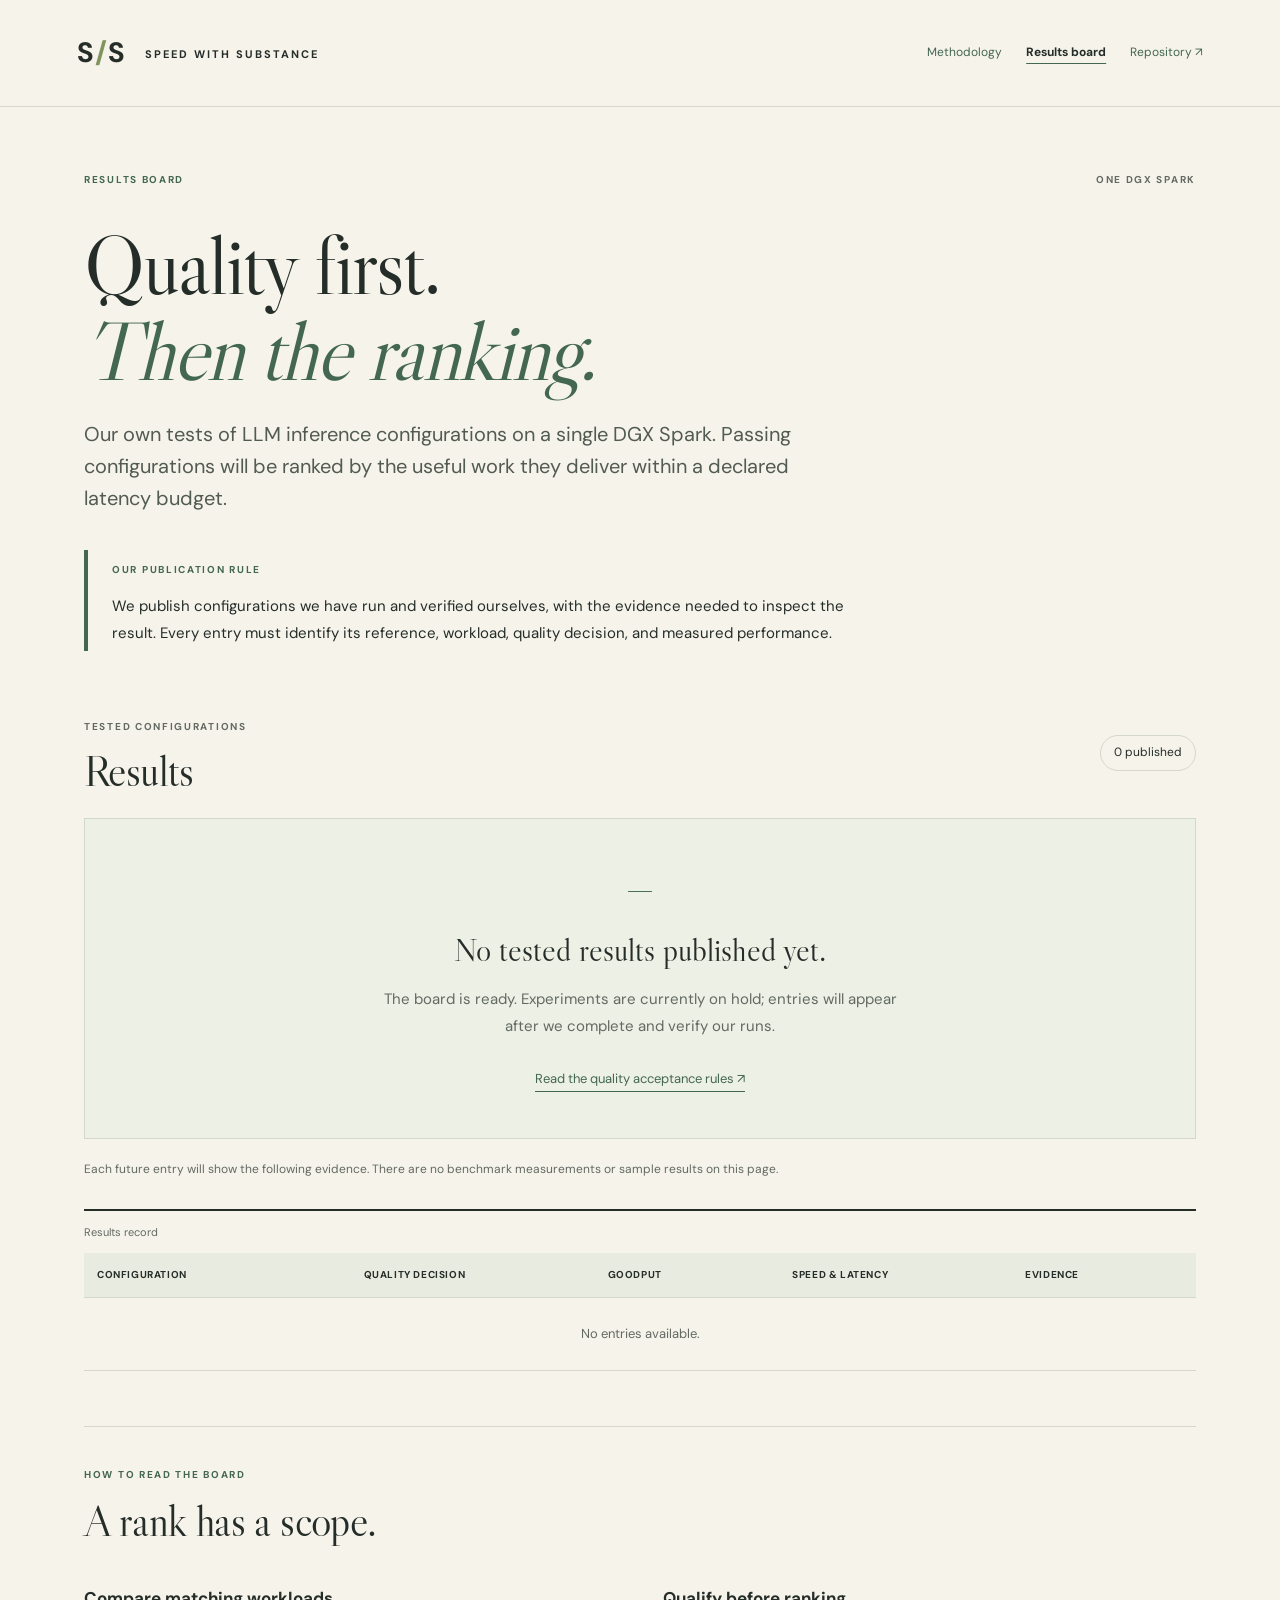
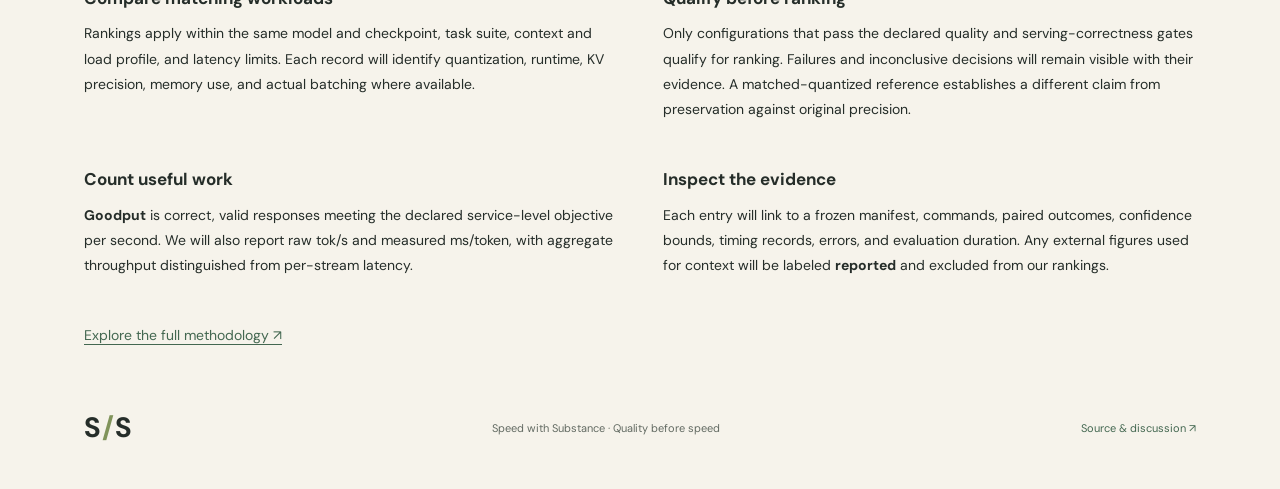
==== docs/results.html @ f7e45e91 "Add empty curated inference results board" ====
<!doctype html>
<html lang="en">
<head>
<meta charset="utf-8"><meta name="viewport" content="width=device-width, initial-scale=1">
<title>Results board — Speed with Substance</title>
<meta name="description" content="Our own tested LLM inference configurations on one DGX Spark. Quality gates first, then rank by goodput. No results published yet.">
<meta name="theme-color" content="#f6f3eb">
<link rel="stylesheet" href="assets/style.css">
</head>
<body class="board-page">
<a class="skip" href="#results">Skip to results</a>
<header class="masthead"><a class="brand" href="./">S<span>/</span>S <span class="brand-name">SPEED WITH SUBSTANCE</span></a><nav class="site-nav" aria-label="Main navigation"><a href="./">Methodology</a><a href="results.html" aria-current="page">Results board</a><a href="https://github.com/yuanlin2004/Speed-with-Substance">Repository ↗</a></nav></header>
<main id="results" class="board-main">
<section class="board-intro">
<div class="eyebrow">RESULTS BOARD <span>ONE DGX SPARK</span></div>
<h1>Quality first.<br><em>Then the ranking.</em></h1>
<p class="dek">Our own tests of LLM inference configurations on a single DGX Spark. Passing configurations will be ranked by the useful work they deliver within a declared latency budget.</p>
<div class="board-policy"><span class="label">OUR PUBLICATION RULE</span><p>We publish configurations we have run and verified ourselves, with the evidence needed to inspect the result. Every entry must identify its reference, workload, quality decision, and measured performance.</p></div>
</section>
<section class="board-results" aria-labelledby="results-heading">
<div class="board-section-head"><div><span class="label">TESTED CONFIGURATIONS</span><h2 id="results-heading">Results</h2></div><span class="board-count">0 published</span></div>
<div class="board-empty"><span class="empty-mark" aria-hidden="true">—</span><h3>No tested results published yet.</h3><p>The board is ready. Experiments are currently on hold; entries will appear after we complete and verify our runs.</p><a class="board-link" href="./#decision">Read the quality acceptance rules ↗</a></div>
<p class="board-caption">Each future entry will show the following evidence. There are no benchmark measurements or sample results on this page.</p>
<div class="table-wrap"><table class="board-table"><caption>Results record</caption><thead><tr><th scope="col">Configuration</th><th scope="col">Quality decision</th><th scope="col">Goodput</th><th scope="col">Speed & latency</th><th scope="col">Evidence</th></tr></thead><tbody><tr><td colspan="5" class="empty-row">No entries available.</td></tr></tbody></table></div>
</section>
<section class="board-guide" aria-labelledby="reading-heading"><div class="section-number">HOW TO READ THE BOARD</div><h2 id="reading-heading">A rank has a scope.</h2>
<div class="board-guide-grid"><div><h3>Compare matching workloads</h3><p>Rankings apply within the same model and checkpoint, task suite, context and load profile, and latency limits. Each record will identify quantization, runtime, KV precision, memory use, and actual batching where available.</p></div><div><h3>Qualify before ranking</h3><p>Only configurations that pass the declared quality and serving-correctness gates qualify for ranking. Failures and inconclusive decisions will remain visible with their evidence. A matched-quantized reference establishes a different claim from preservation against original precision.</p></div><div><h3>Count useful work</h3><p><strong>Goodput</strong> is correct, valid responses meeting the declared service-level objective per second. We will also report raw tok/s and measured ms/token, with aggregate throughput distinguished from per-stream latency.</p></div><div><h3>Inspect the evidence</h3><p>Each entry will link to a frozen manifest, commands, paired outcomes, confidence bounds, timing records, errors, and evaluation duration. Any external figures used for context will be labeled <strong>reported</strong> and excluded from our rankings.</p></div></div>
<p class="board-bottom-link"><a href="./">Explore the full methodology ↗</a></p>
</section>
</main>
<footer><a class="brand" href="./" aria-label="Speed with Substance home">S<span>/</span>S</a><p>Speed with Substance · Quality before speed</p><a href="https://github.com/yuanlin2004/Speed-with-Substance">Source & discussion ↗</a></footer>
</body></html>
---- docs/assets/style.css ----
@import url('https://fonts.googleapis.com/css2?family=DM+Sans:wght@400;500;600;700&family=Libre+Caslon+Display&display=swap');
:root{--paper:#f6f3eb;--ink:#252d29;--muted:#626a62;--line:#d4d7cb;--accent:#436750;--lime:#dce7ac;--serif:'Libre Caslon Display',Georgia,serif;--sans:'DM Sans',system-ui,sans-serif}
*{box-sizing:border-box}html{scroll-behavior:smooth;scroll-padding-top:35px}body{margin:0;background:var(--paper);color:var(--ink);font-family:var(--sans);font-size:16px;line-height:1.8}a{color:var(--accent);text-underline-offset:4px}a:hover{color:#182d20}a:focus-visible{outline:3px solid var(--accent);outline-offset:5px}.skip{position:absolute;top:-80px;left:20px;background:var(--lime);padding:12px;z-index:9}.skip:focus{top:12px}.masthead{max-width:1400px;margin:auto;padding:28px 6%;display:flex;justify-content:space-between;align-items:center;border-bottom:1px solid var(--line);font-size:12px}.masthead>a:last-child{text-decoration:none}.brand{font-size:28px;font-weight:700;text-decoration:none;letter-spacing:-2px;color:var(--ink)}.brand>span:first-child{color:#81945b;padding:0 3px}.brand-name{font-size:11px;letter-spacing:2px;margin-left:18px;vertical-align:middle}.hero{max-width:1240px;margin:0 auto;padding:65px 5% 0}.eyebrow,.section-number,.label,.figure-label{font-size:10px;font-weight:700;letter-spacing:1.7px;line-height:1.5}.eyebrow{display:flex;justify-content:space-between;color:var(--accent)}.eyebrow>span{color:var(--muted)}h1{font-family:var(--serif);font-size:clamp(52px,6.5vw,88px);font-weight:400;line-height:1.03;letter-spacing:-2px;margin:38px 0 24px}h1 em{color:var(--accent);font-weight:400}.dek{font-size:20px;line-height:1.6;max-width:760px;color:#525b52;margin-bottom:30px}.meta{display:flex;flex-wrap:wrap;gap:12px 28px;font-size:11px;color:var(--muted)}.thesis{margin-top:42px;background:var(--ink);color:var(--paper);padding:27px 32px;display:grid;grid-template-columns:150px 1fr;gap:25px;align-items:start;border-left:5px solid var(--lime)}.thesis .label{color:var(--lime);padding-top:5px}.thesis p{margin:0;font-size:18px;line-height:1.65}.article-layout{max-width:1240px;margin:70px auto 0;display:grid;grid-template-columns:230px minmax(0,760px);gap:60px;padding:0 5%}aside{font-size:11px}aside nav{position:sticky;top:30px;display:flex;flex-direction:column;gap:14px}aside .label{margin-bottom:7px;color:var(--muted)}aside a{text-decoration:none;line-height:1.6}.aside-note{margin-top:36px;max-width:180px;color:var(--muted);position:sticky;top:390px;font-size:11px;line-height:1.7}article{min-width:0}article p{margin:0 0 23px}article .lead{font-size:21px;line-height:1.65}article section{padding-bottom:50px;margin-bottom:43px;border-bottom:1px solid var(--line)}.section-number{color:var(--accent);margin-bottom:15px}h2{font-family:var(--serif);font-size:43px;line-height:1.12;letter-spacing:-.6px;font-weight:400;margin:0 0 26px}h3{font-size:19px;line-height:1.5;margin:32px 0 15px}strong{font-weight:700}article a{font-size:.94em}ul,ol{padding-left:23px}li{padding-left:5px;margin-bottom:14px}code{font-family:ui-monospace,SFMono-Regular,Consolas,monospace;font-size:.83em;background:#e9eade;padding:2px 5px;border-radius:3px;overflow-wrap:anywhere}.table-wrap{overflow-x:auto;margin:28px 0 32px;border-top:2px solid var(--ink)}table{width:100%;border-collapse:collapse;font-size:13px;line-height:1.65;text-align:left}caption{text-align:left;padding:12px 0;font-size:11px;color:var(--muted)}th{font-size:10px;letter-spacing:.6px;text-transform:uppercase;background:#e8ebdf}td,th{padding:14px 13px;vertical-align:top;border-bottom:1px solid var(--line)}td:first-child{font-weight:600;width:24%}.flip-figure{margin:32px 0;background:#e9eddf;padding:25px 28px}.figure-label{font-size:9px;color:var(--accent)}.flip-grid{display:grid;grid-template-columns:1fr 1fr 1fr;text-align:center;gap:10px;margin:20px 0}.flip-grid strong{font-family:var(--serif);font-weight:400;display:block;font-size:57px;line-height:1.2}.flip-grid span{display:block;font-size:11px}.flip-movement{align-self:center;color:var(--accent);line-height:2.3}figcaption{font-size:12px;color:#50594d;line-height:1.7;border-top:1px solid #cad2bb;padding-top:16px}.equation{padding:22px 25px;background:#e9eddf;margin:28px 0}.equation>span{display:block;font-size:9px;letter-spacing:1.6px;font-weight:700;margin-bottom:10px}.equation code{background:none;padding:0;font-size:13px}.comparison{display:grid;grid-template-columns:repeat(3,1fr);gap:20px;margin:30px 0}.comparison>div{border-top:1px solid var(--accent);padding-top:15px}.comparison span{color:var(--accent);font-size:12px;font-weight:700}.comparison h3{font-size:15px;margin:9px 0}.comparison p{font-size:12px;line-height:1.7}.layer{display:flex;gap:20px;align-items:center;margin:38px 0 23px}.layer-tag{display:block;padding:10px 14px;background:var(--ink);color:var(--lime);font-size:13px}.layer h3{margin:0;font-size:22px}.layer p{margin:2px 0 0;color:var(--muted);font-size:13px}.decision-grid{display:grid;grid-template-columns:repeat(3,1fr);gap:12px;margin:28px 0}.decision-grid>div{padding:17px 15px;background:#e6ebdc;border-top:3px solid var(--accent)}.decision-grid>div:nth-child(2){background:#efe3d9;border-color:#94694c}.decision-grid>div:nth-child(3){background:#ede9d9;border-color:#998647}.decision-grid strong{font-size:10px;letter-spacing:1px}.decision-grid p{font-size:12px;line-height:1.7;margin:10px 0 0}.runbook li{padding-left:10px;margin-bottom:25px}.runbook li::marker{color:var(--accent);font-weight:700}.report-card{border:1px solid #a8b497;padding:26px;margin:30px 0;background:#edf0e5}.report-card .label{color:var(--accent);font-size:9px}.report-card p{margin:14px 0 0;font-size:17px;line-height:1.8}.closing{border-left:3px solid var(--accent);padding-left:25px;margin:40px 0}.closing p:first-child{font-family:var(--serif);font-size:32px;line-height:1.3}.closing p:last-child{font-size:14px}.status-note{font-size:12px;color:var(--muted)}.sources{font-size:13px}.sources li{margin-bottom:18px}.sources h2{font-size:35px}.sources>p{font-size:12px}footer{max-width:1240px;margin:0 auto;padding:0 5% 35px;display:flex;align-items:center;justify-content:space-between;gap:25px;font-size:11px;color:var(--muted)}footer p{margin:0}footer a:last-child{text-decoration:none}
@media(min-width:1500px){.hero{padding-top:80px}}
@media(max-width:1000px){.article-layout{grid-template-columns:180px minmax(0,1fr);gap:35px}.brand-name{letter-spacing:1px}h2{font-size:38px}}
@media(max-width:760px){.masthead{padding:20px 6%}.brand-name{display:none}.hero{padding:38px 6% 0}.eyebrow>span{display:none}h1{font-size:54px;letter-spacing:-1px;line-height:1.08;margin-top:28px}.dek{font-size:18px}.meta{font-size:10px;gap:7px 18px}.thesis{grid-template-columns:1fr;gap:12px;padding:23px;margin-top:30px}.thesis p{font-size:16px}.article-layout{display:block;margin-top:32px;padding:0 6%}aside nav{position:static;display:grid;grid-template-columns:1fr 1fr;gap:12px 16px;border-bottom:1px solid var(--line);padding-bottom:26px;margin-bottom:34px}aside .label{grid-column:1/-1}.aside-note{display:none}article .lead{font-size:19px}body{font-size:15px}h2{font-size:37px}.comparison{gap:12px}.comparison h3{font-size:14px}.decision-grid{grid-template-columns:1fr}.decision-grid>div{padding:14px}.decision-grid p{margin-top:5px}.flip-figure{padding:20px 16px}.flip-grid strong{font-size:47px}.flip-grid span{font-size:10px}.figure-label{font-size:8px}td,th{padding:12px 10px}table{min-width:460px}footer{flex-wrap:wrap;padding:0 6% 30px}footer p{flex:1}.closing p:first-child{font-size:29px}}
@media(prefers-reduced-motion:reduce){html{scroll-behavior:auto}}
@media print{body{background:#fff;font-size:10pt}.masthead,aside,.skip,footer{display:none}.hero{padding:0}.hero h1{font-size:36pt}.article-layout{display:block;padding:0;margin-top:30px}article section{margin-bottom:20px;padding-bottom:20px}h2{font-size:24pt}h3{break-after:avoid}.thesis,.flip-figure,.equation,.report-card{break-inside:avoid}.thesis{background:#fff;color:#000;border:1px solid #888}.thesis .label{color:#000}.table-wrap{overflow:visible}table{min-width:0}a{color:#000}.decision-grid{grid-template-columns:repeat(3,1fr)}}

.comparison-four{grid-template-columns:repeat(2,minmax(0,1fr))}

.byline{font-size:13px;color:var(--muted);margin:0 0 18px}

.thesis ol{margin:0;padding-left:20px;font-size:15px}.thesis li{margin:0 0 7px}.author-credit{max-width:1240px;margin:0 auto 25px;padding:0 5%;font-size:12px;color:var(--muted)}

.comparison h4{font-size:15px;line-height:1.5;margin:9px 0}

.site-nav{display:flex;align-items:center;gap:24px}.site-nav a{text-decoration:none;letter-spacing:0}.site-nav a[aria-current="page"]{font-weight:700;color:var(--ink);text-decoration:underline;text-decoration-color:var(--accent);text-underline-offset:7px}
.board-main{max-width:1240px;margin:auto;padding:65px 5% 55px}.board-intro h1{margin-top:35px}.board-policy{border-left:4px solid var(--accent);padding:4px 0 4px 24px;max-width:800px;margin:36px 0 60px}.board-policy .label{color:var(--accent)}.board-policy p{margin:10px 0 0;font-size:15px}.board-section-head{display:flex;justify-content:space-between;align-items:center;margin-bottom:22px}.board-section-head .label{color:var(--muted)}.board-section-head h2{margin:8px 0 0}.board-count{font-size:12px;border:1px solid var(--line);padding:6px 13px;border-radius:20px}.board-empty{text-align:center;border:1px solid var(--line);background:#edf0e5;padding:45px 24px}.empty-mark{color:var(--accent);font-family:var(--serif);font-size:44px;line-height:1}.board-empty h3{font-family:var(--serif);font-weight:400;font-size:32px;margin:16px 0 12px}.board-empty p{max-width:520px;margin:0 auto 24px;color:var(--muted);font-size:15px}.board-link{display:inline-block;border-bottom:1px solid var(--accent);text-decoration:none;font-size:13px}.board-caption{font-size:12px;color:var(--muted);margin:20px 0}.board-table .empty-row{text-align:center;font-weight:400;color:var(--muted);padding:25px}.board-guide{border-top:1px solid var(--line);padding-top:40px;margin-top:55px}.board-guide-grid{display:grid;grid-template-columns:1fr 1fr;gap:5px 45px}.board-guide-grid h3{font-size:17px;margin:15px 0 10px}.board-guide-grid p{font-size:14px;margin:0 0 25px}.board-bottom-link{font-size:14px;margin:20px 0 0}
@media(max-width:760px){.site-nav{gap:14px;font-size:10px}.site-nav a:last-child{display:none}.board-main{padding:38px 6%}.board-policy{margin-bottom:40px}.board-guide-grid{grid-template-columns:1fr}.board-empty{padding:32px 20px}.board-empty h3{font-size:28px}.board-empty p{font-size:14px}}
@media print{.board-main{padding:0}.board-guide-grid{display:block}}
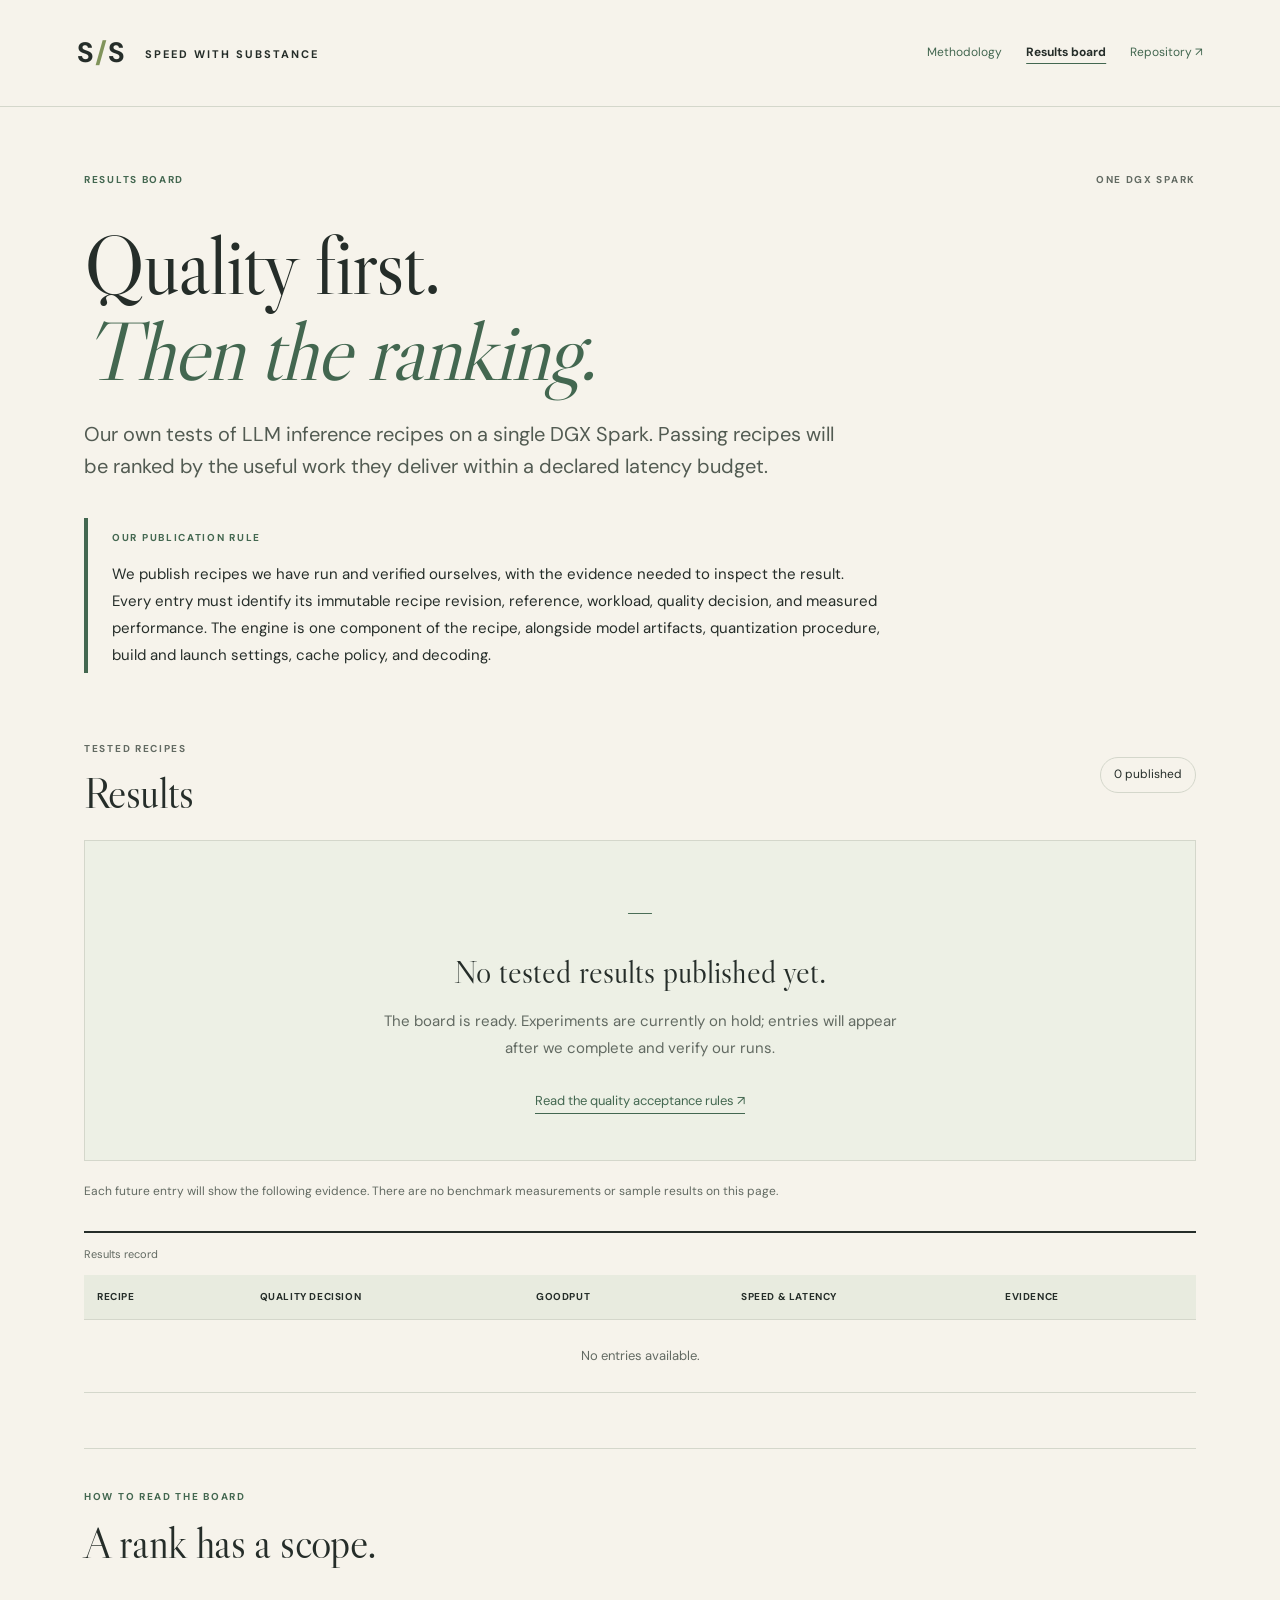
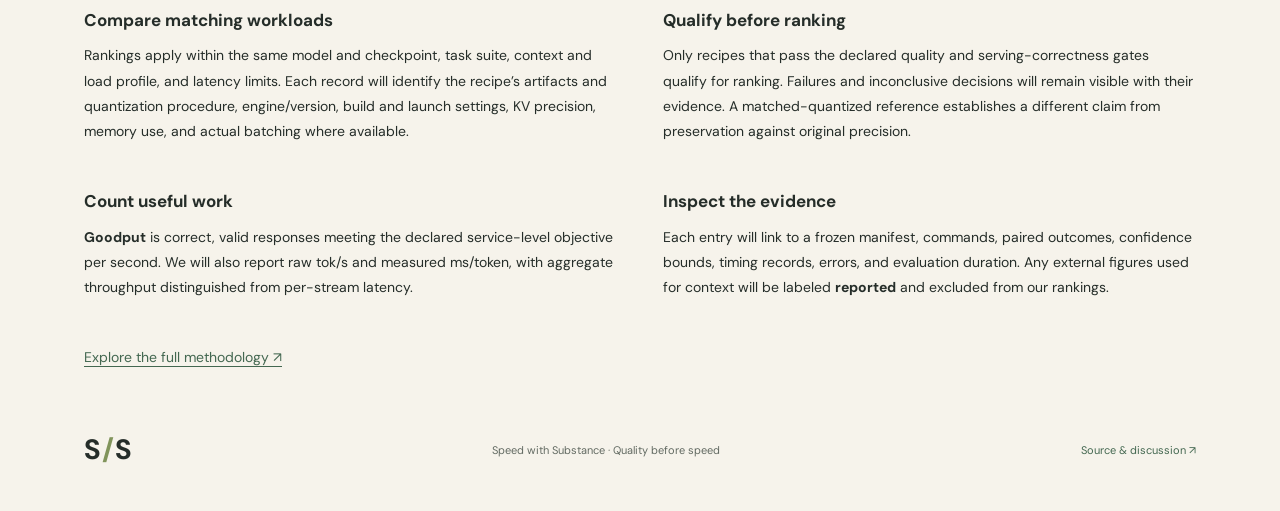
==== commit d13d1518: "Evaluate complete inference recipes and make engine control optional" ====
--- a/docs/results.html
+++ b/docs/results.html
@@ -3,7 +3,7 @@
 <head>
 <meta charset="utf-8"><meta name="viewport" content="width=device-width, initial-scale=1">
 <title>Results board — Speed with Substance</title>
-<meta name="description" content="Our own tested LLM inference configurations on one DGX Spark. Quality gates first, then rank by goodput. No results published yet.">
+<meta name="description" content="Our own tested LLM inference recipes on one DGX Spark. Quality gates first, then rank by goodput. No results published yet.">
 <meta name="theme-color" content="#f6f3eb">
 <link rel="stylesheet" href="assets/style.css">
 </head>
@@ -14,17 +14,17 @@
 <section class="board-intro">
 <div class="eyebrow">RESULTS BOARD <span>ONE DGX SPARK</span></div>
 <h1>Quality first.<br><em>Then the ranking.</em></h1>
-<p class="dek">Our own tests of LLM inference configurations on a single DGX Spark. Passing configurations will be ranked by the useful work they deliver within a declared latency budget.</p>
-<div class="board-policy"><span class="label">OUR PUBLICATION RULE</span><p>We publish configurations we have run and verified ourselves, with the evidence needed to inspect the result. Every entry must identify its reference, workload, quality decision, and measured performance.</p></div>
+<p class="dek">Our own tests of LLM inference recipes on a single DGX Spark. Passing recipes will be ranked by the useful work they deliver within a declared latency budget.</p>
+<div class="board-policy"><span class="label">OUR PUBLICATION RULE</span><p>We publish recipes we have run and verified ourselves, with the evidence needed to inspect the result. Every entry must identify its immutable recipe revision, reference, workload, quality decision, and measured performance. The engine is one component of the recipe, alongside model artifacts, quantization procedure, build and launch settings, cache policy, and decoding.</p></div>
 </section>
 <section class="board-results" aria-labelledby="results-heading">
-<div class="board-section-head"><div><span class="label">TESTED CONFIGURATIONS</span><h2 id="results-heading">Results</h2></div><span class="board-count">0 published</span></div>
+<div class="board-section-head"><div><span class="label">TESTED RECIPES</span><h2 id="results-heading">Results</h2></div><span class="board-count">0 published</span></div>
 <div class="board-empty"><span class="empty-mark" aria-hidden="true">—</span><h3>No tested results published yet.</h3><p>The board is ready. Experiments are currently on hold; entries will appear after we complete and verify our runs.</p><a class="board-link" href="./#decision">Read the quality acceptance rules ↗</a></div>
 <p class="board-caption">Each future entry will show the following evidence. There are no benchmark measurements or sample results on this page.</p>
-<div class="table-wrap"><table class="board-table"><caption>Results record</caption><thead><tr><th scope="col">Configuration</th><th scope="col">Quality decision</th><th scope="col">Goodput</th><th scope="col">Speed & latency</th><th scope="col">Evidence</th></tr></thead><tbody><tr><td colspan="5" class="empty-row">No entries available.</td></tr></tbody></table></div>
+<div class="table-wrap"><table class="board-table"><caption>Results record</caption><thead><tr><th scope="col">Recipe</th><th scope="col">Quality decision</th><th scope="col">Goodput</th><th scope="col">Speed & latency</th><th scope="col">Evidence</th></tr></thead><tbody><tr><td colspan="5" class="empty-row">No entries available.</td></tr></tbody></table></div>
 </section>
 <section class="board-guide" aria-labelledby="reading-heading"><div class="section-number">HOW TO READ THE BOARD</div><h2 id="reading-heading">A rank has a scope.</h2>
-<div class="board-guide-grid"><div><h3>Compare matching workloads</h3><p>Rankings apply within the same model and checkpoint, task suite, context and load profile, and latency limits. Each record will identify quantization, runtime, KV precision, memory use, and actual batching where available.</p></div><div><h3>Qualify before ranking</h3><p>Only configurations that pass the declared quality and serving-correctness gates qualify for ranking. Failures and inconclusive decisions will remain visible with their evidence. A matched-quantized reference establishes a different claim from preservation against original precision.</p></div><div><h3>Count useful work</h3><p><strong>Goodput</strong> is correct, valid responses meeting the declared service-level objective per second. We will also report raw tok/s and measured ms/token, with aggregate throughput distinguished from per-stream latency.</p></div><div><h3>Inspect the evidence</h3><p>Each entry will link to a frozen manifest, commands, paired outcomes, confidence bounds, timing records, errors, and evaluation duration. Any external figures used for context will be labeled <strong>reported</strong> and excluded from our rankings.</p></div></div>
+<div class="board-guide-grid"><div><h3>Compare matching workloads</h3><p>Rankings apply within the same model and checkpoint, task suite, context and load profile, and latency limits. Each record will identify the recipe’s artifacts and quantization procedure, engine/version, build and launch settings, KV precision, memory use, and actual batching where available.</p></div><div><h3>Qualify before ranking</h3><p>Only recipes that pass the declared quality and serving-correctness gates qualify for ranking. Failures and inconclusive decisions will remain visible with their evidence. A matched-quantized reference establishes a different claim from preservation against original precision.</p></div><div><h3>Count useful work</h3><p><strong>Goodput</strong> is correct, valid responses meeting the declared service-level objective per second. We will also report raw tok/s and measured ms/token, with aggregate throughput distinguished from per-stream latency.</p></div><div><h3>Inspect the evidence</h3><p>Each entry will link to a frozen manifest, commands, paired outcomes, confidence bounds, timing records, errors, and evaluation duration. Any external figures used for context will be labeled <strong>reported</strong> and excluded from our rankings.</p></div></div>
 <p class="board-bottom-link"><a href="./">Explore the full methodology ↗</a></p>
 </section>
 </main>
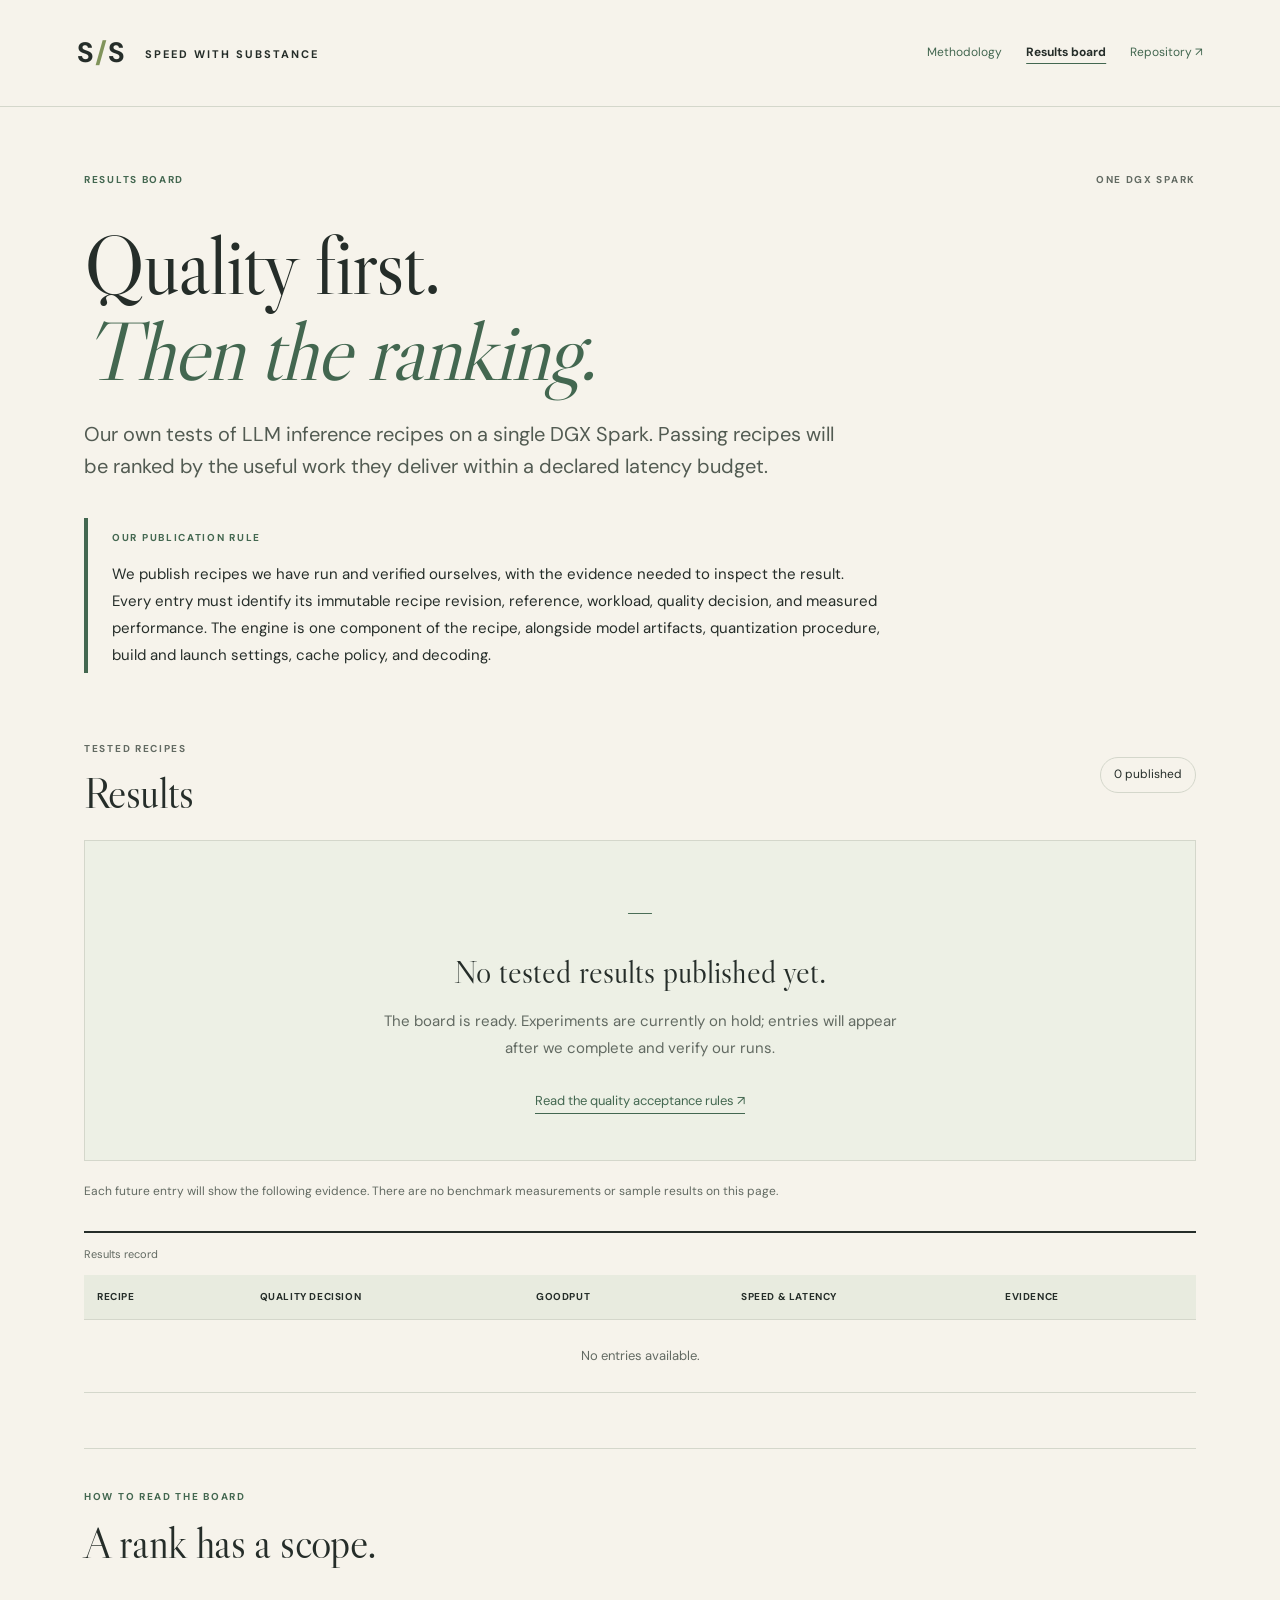
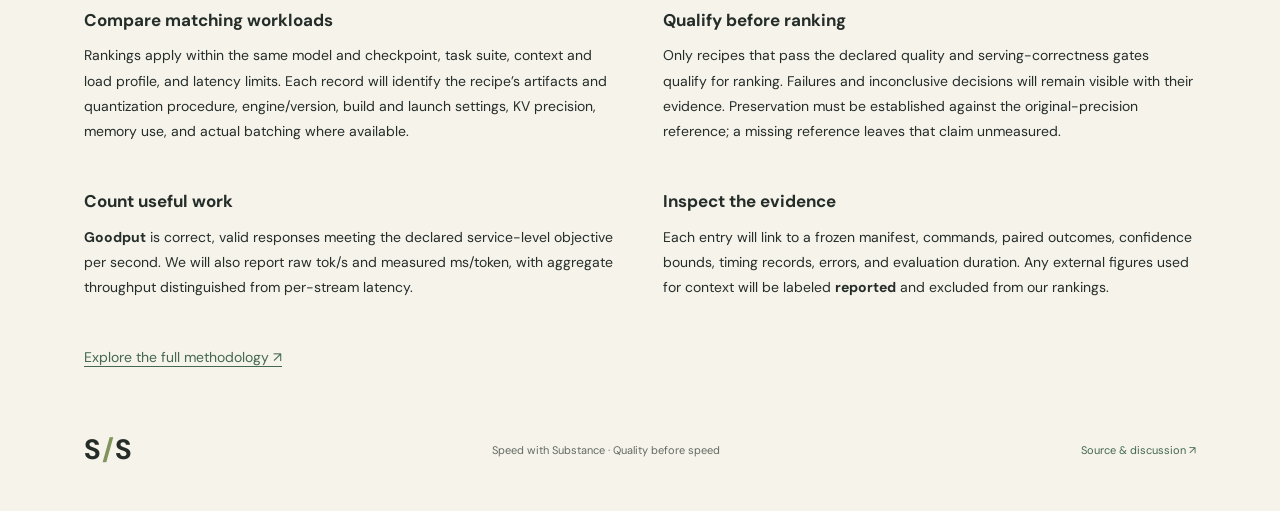
==== commit fae10661: "Simplify quality comparison to reference and candidate recipe" ====
--- a/docs/results.html
+++ b/docs/results.html
@@ -24,7 +24,7 @@
 <div class="table-wrap"><table class="board-table"><caption>Results record</caption><thead><tr><th scope="col">Recipe</th><th scope="col">Quality decision</th><th scope="col">Goodput</th><th scope="col">Speed & latency</th><th scope="col">Evidence</th></tr></thead><tbody><tr><td colspan="5" class="empty-row">No entries available.</td></tr></tbody></table></div>
 </section>
 <section class="board-guide" aria-labelledby="reading-heading"><div class="section-number">HOW TO READ THE BOARD</div><h2 id="reading-heading">A rank has a scope.</h2>
-<div class="board-guide-grid"><div><h3>Compare matching workloads</h3><p>Rankings apply within the same model and checkpoint, task suite, context and load profile, and latency limits. Each record will identify the recipe’s artifacts and quantization procedure, engine/version, build and launch settings, KV precision, memory use, and actual batching where available.</p></div><div><h3>Qualify before ranking</h3><p>Only recipes that pass the declared quality and serving-correctness gates qualify for ranking. Failures and inconclusive decisions will remain visible with their evidence. A matched-quantized reference establishes a different claim from preservation against original precision.</p></div><div><h3>Count useful work</h3><p><strong>Goodput</strong> is correct, valid responses meeting the declared service-level objective per second. We will also report raw tok/s and measured ms/token, with aggregate throughput distinguished from per-stream latency.</p></div><div><h3>Inspect the evidence</h3><p>Each entry will link to a frozen manifest, commands, paired outcomes, confidence bounds, timing records, errors, and evaluation duration. Any external figures used for context will be labeled <strong>reported</strong> and excluded from our rankings.</p></div></div>
+<div class="board-guide-grid"><div><h3>Compare matching workloads</h3><p>Rankings apply within the same model and checkpoint, task suite, context and load profile, and latency limits. Each record will identify the recipe’s artifacts and quantization procedure, engine/version, build and launch settings, KV precision, memory use, and actual batching where available.</p></div><div><h3>Qualify before ranking</h3><p>Only recipes that pass the declared quality and serving-correctness gates qualify for ranking. Failures and inconclusive decisions will remain visible with their evidence. Preservation must be established against the original-precision reference; a missing reference leaves that claim unmeasured.</p></div><div><h3>Count useful work</h3><p><strong>Goodput</strong> is correct, valid responses meeting the declared service-level objective per second. We will also report raw tok/s and measured ms/token, with aggregate throughput distinguished from per-stream latency.</p></div><div><h3>Inspect the evidence</h3><p>Each entry will link to a frozen manifest, commands, paired outcomes, confidence bounds, timing records, errors, and evaluation duration. Any external figures used for context will be labeled <strong>reported</strong> and excluded from our rankings.</p></div></div>
 <p class="board-bottom-link"><a href="./">Explore the full methodology ↗</a></p>
 </section>
 </main>
--- a/docs/assets/style.css
+++ b/docs/assets/style.css
@@ -7,7 +7,7 @@
 @media(prefers-reduced-motion:reduce){html{scroll-behavior:auto}}
 @media print{body{background:#fff;font-size:10pt}.masthead,aside,.skip,footer{display:none}.hero{padding:0}.hero h1{font-size:36pt}.article-layout{display:block;padding:0;margin-top:30px}article section{margin-bottom:20px;padding-bottom:20px}h2{font-size:24pt}h3{break-after:avoid}.thesis,.flip-figure,.equation,.report-card{break-inside:avoid}.thesis{background:#fff;color:#000;border:1px solid #888}.thesis .label{color:#000}.table-wrap{overflow:visible}table{min-width:0}a{color:#000}.decision-grid{grid-template-columns:repeat(3,1fr)}}
 
-.comparison-four{grid-template-columns:repeat(2,minmax(0,1fr))}
+.comparison-pair{grid-template-columns:repeat(2,minmax(0,1fr))}
 
 .byline{font-size:13px;color:var(--muted);margin:0 0 18px}
 
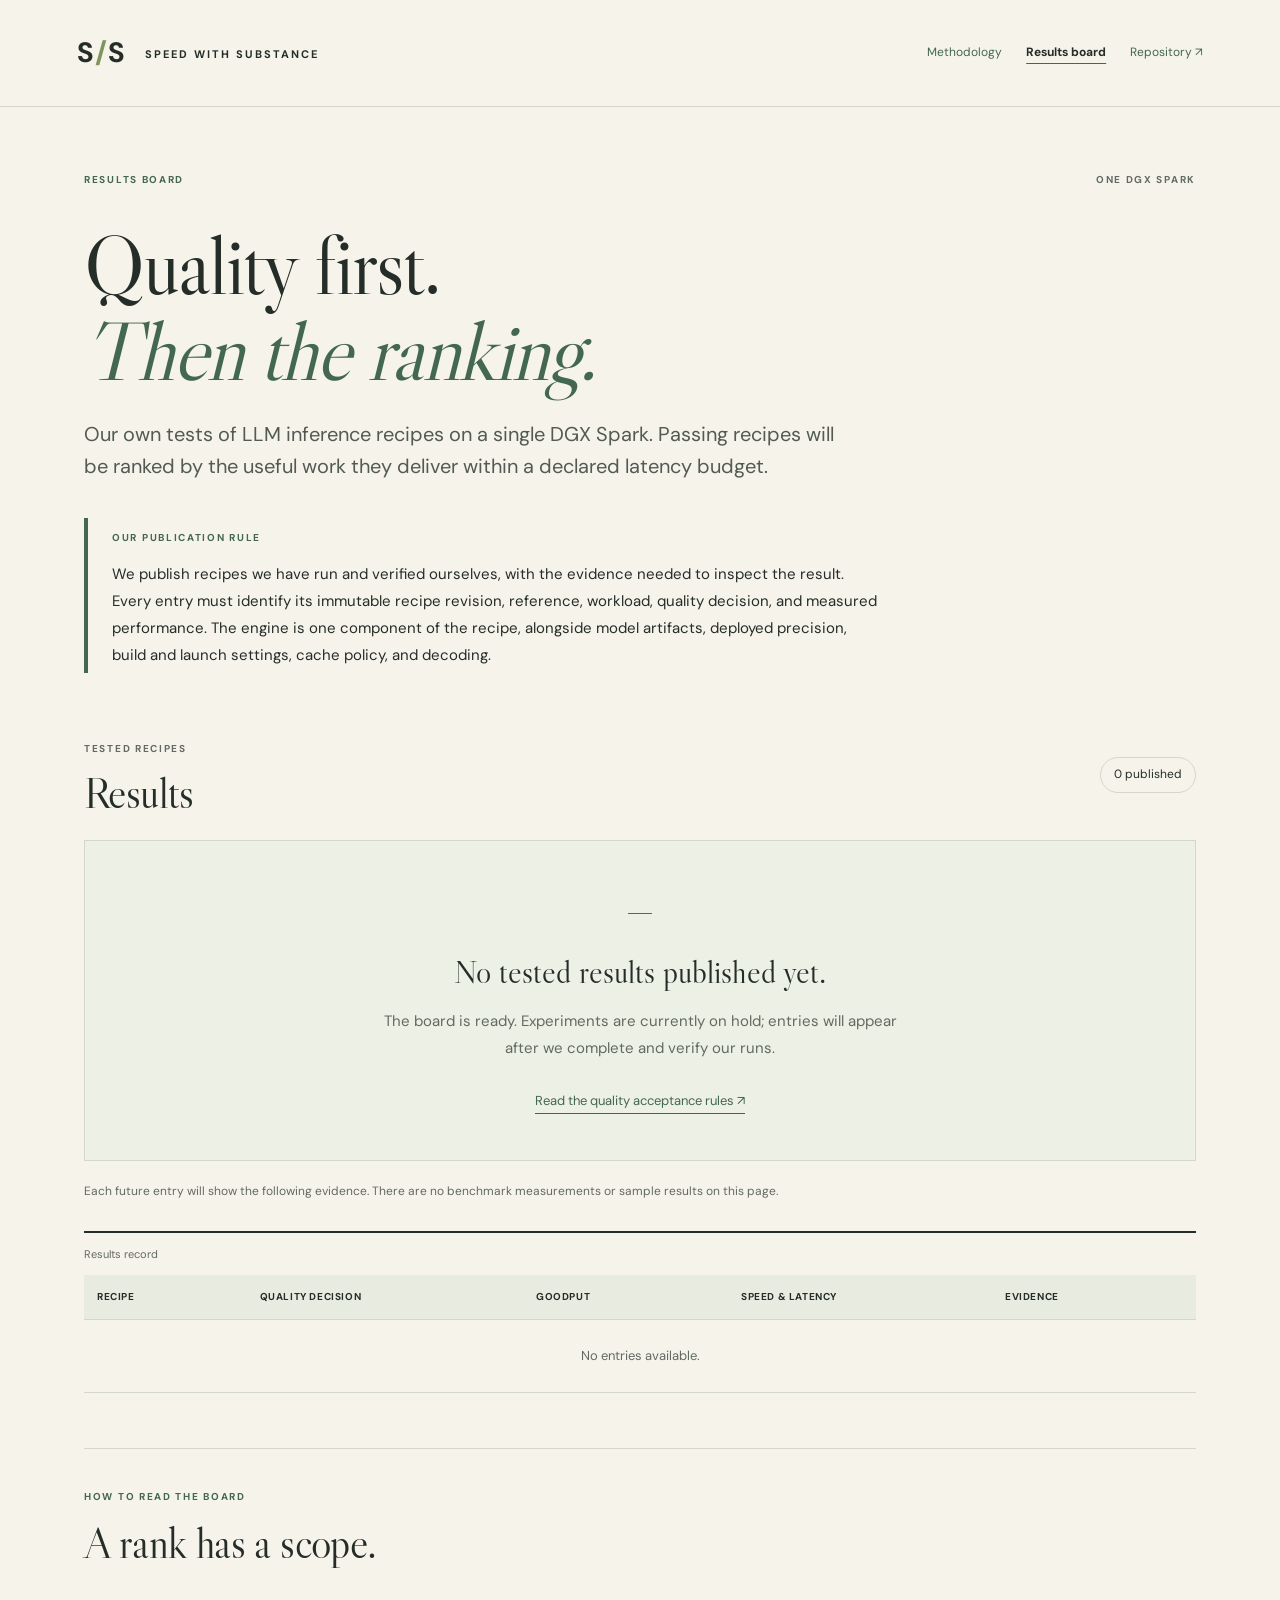
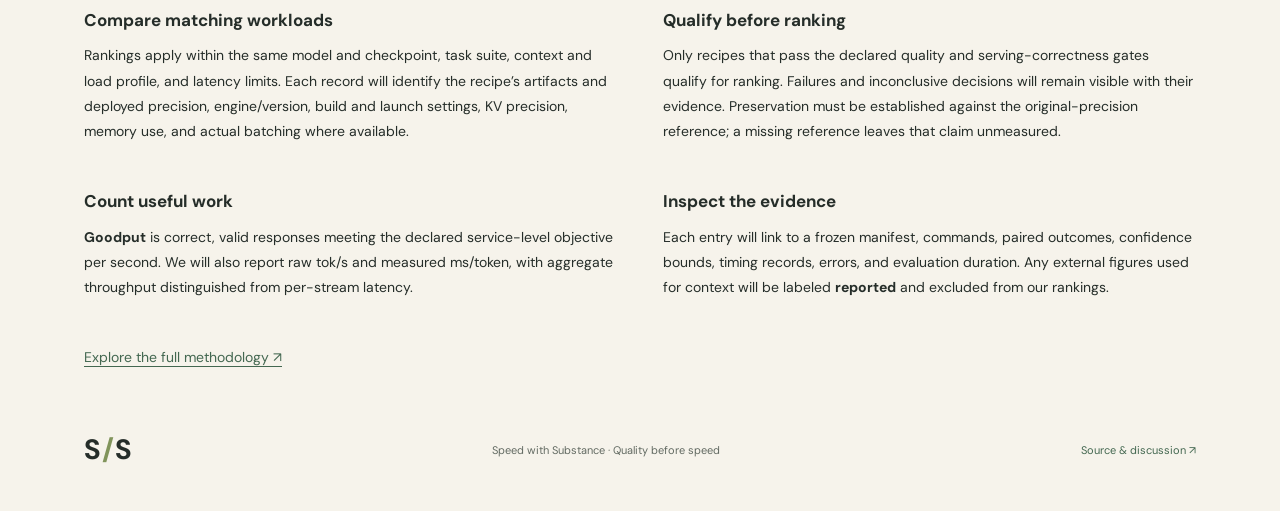
==== commit 7a0c4a8c: "Focus protocol on testing supplied recipes rather than developing them" ====
--- a/docs/results.html
+++ b/docs/results.html
@@ -15,7 +15,7 @@
 <div class="eyebrow">RESULTS BOARD <span>ONE DGX SPARK</span></div>
 <h1>Quality first.<br><em>Then the ranking.</em></h1>
 <p class="dek">Our own tests of LLM inference recipes on a single DGX Spark. Passing recipes will be ranked by the useful work they deliver within a declared latency budget.</p>
-<div class="board-policy"><span class="label">OUR PUBLICATION RULE</span><p>We publish recipes we have run and verified ourselves, with the evidence needed to inspect the result. Every entry must identify its immutable recipe revision, reference, workload, quality decision, and measured performance. The engine is one component of the recipe, alongside model artifacts, quantization procedure, build and launch settings, cache policy, and decoding.</p></div>
+<div class="board-policy"><span class="label">OUR PUBLICATION RULE</span><p>We publish recipes we have run and verified ourselves, with the evidence needed to inspect the result. Every entry must identify its immutable recipe revision, reference, workload, quality decision, and measured performance. The engine is one component of the recipe, alongside model artifacts, deployed precision, build and launch settings, cache policy, and decoding.</p></div>
 </section>
 <section class="board-results" aria-labelledby="results-heading">
 <div class="board-section-head"><div><span class="label">TESTED RECIPES</span><h2 id="results-heading">Results</h2></div><span class="board-count">0 published</span></div>
@@ -24,7 +24,7 @@
 <div class="table-wrap"><table class="board-table"><caption>Results record</caption><thead><tr><th scope="col">Recipe</th><th scope="col">Quality decision</th><th scope="col">Goodput</th><th scope="col">Speed & latency</th><th scope="col">Evidence</th></tr></thead><tbody><tr><td colspan="5" class="empty-row">No entries available.</td></tr></tbody></table></div>
 </section>
 <section class="board-guide" aria-labelledby="reading-heading"><div class="section-number">HOW TO READ THE BOARD</div><h2 id="reading-heading">A rank has a scope.</h2>
-<div class="board-guide-grid"><div><h3>Compare matching workloads</h3><p>Rankings apply within the same model and checkpoint, task suite, context and load profile, and latency limits. Each record will identify the recipe’s artifacts and quantization procedure, engine/version, build and launch settings, KV precision, memory use, and actual batching where available.</p></div><div><h3>Qualify before ranking</h3><p>Only recipes that pass the declared quality and serving-correctness gates qualify for ranking. Failures and inconclusive decisions will remain visible with their evidence. Preservation must be established against the original-precision reference; a missing reference leaves that claim unmeasured.</p></div><div><h3>Count useful work</h3><p><strong>Goodput</strong> is correct, valid responses meeting the declared service-level objective per second. We will also report raw tok/s and measured ms/token, with aggregate throughput distinguished from per-stream latency.</p></div><div><h3>Inspect the evidence</h3><p>Each entry will link to a frozen manifest, commands, paired outcomes, confidence bounds, timing records, errors, and evaluation duration. Any external figures used for context will be labeled <strong>reported</strong> and excluded from our rankings.</p></div></div>
+<div class="board-guide-grid"><div><h3>Compare matching workloads</h3><p>Rankings apply within the same model and checkpoint, task suite, context and load profile, and latency limits. Each record will identify the recipe’s artifacts and deployed precision, engine/version, build and launch settings, KV precision, memory use, and actual batching where available.</p></div><div><h3>Qualify before ranking</h3><p>Only recipes that pass the declared quality and serving-correctness gates qualify for ranking. Failures and inconclusive decisions will remain visible with their evidence. Preservation must be established against the original-precision reference; a missing reference leaves that claim unmeasured.</p></div><div><h3>Count useful work</h3><p><strong>Goodput</strong> is correct, valid responses meeting the declared service-level objective per second. We will also report raw tok/s and measured ms/token, with aggregate throughput distinguished from per-stream latency.</p></div><div><h3>Inspect the evidence</h3><p>Each entry will link to a frozen manifest, commands, paired outcomes, confidence bounds, timing records, errors, and evaluation duration. Any external figures used for context will be labeled <strong>reported</strong> and excluded from our rankings.</p></div></div>
 <p class="board-bottom-link"><a href="./">Explore the full methodology ↗</a></p>
 </section>
 </main>
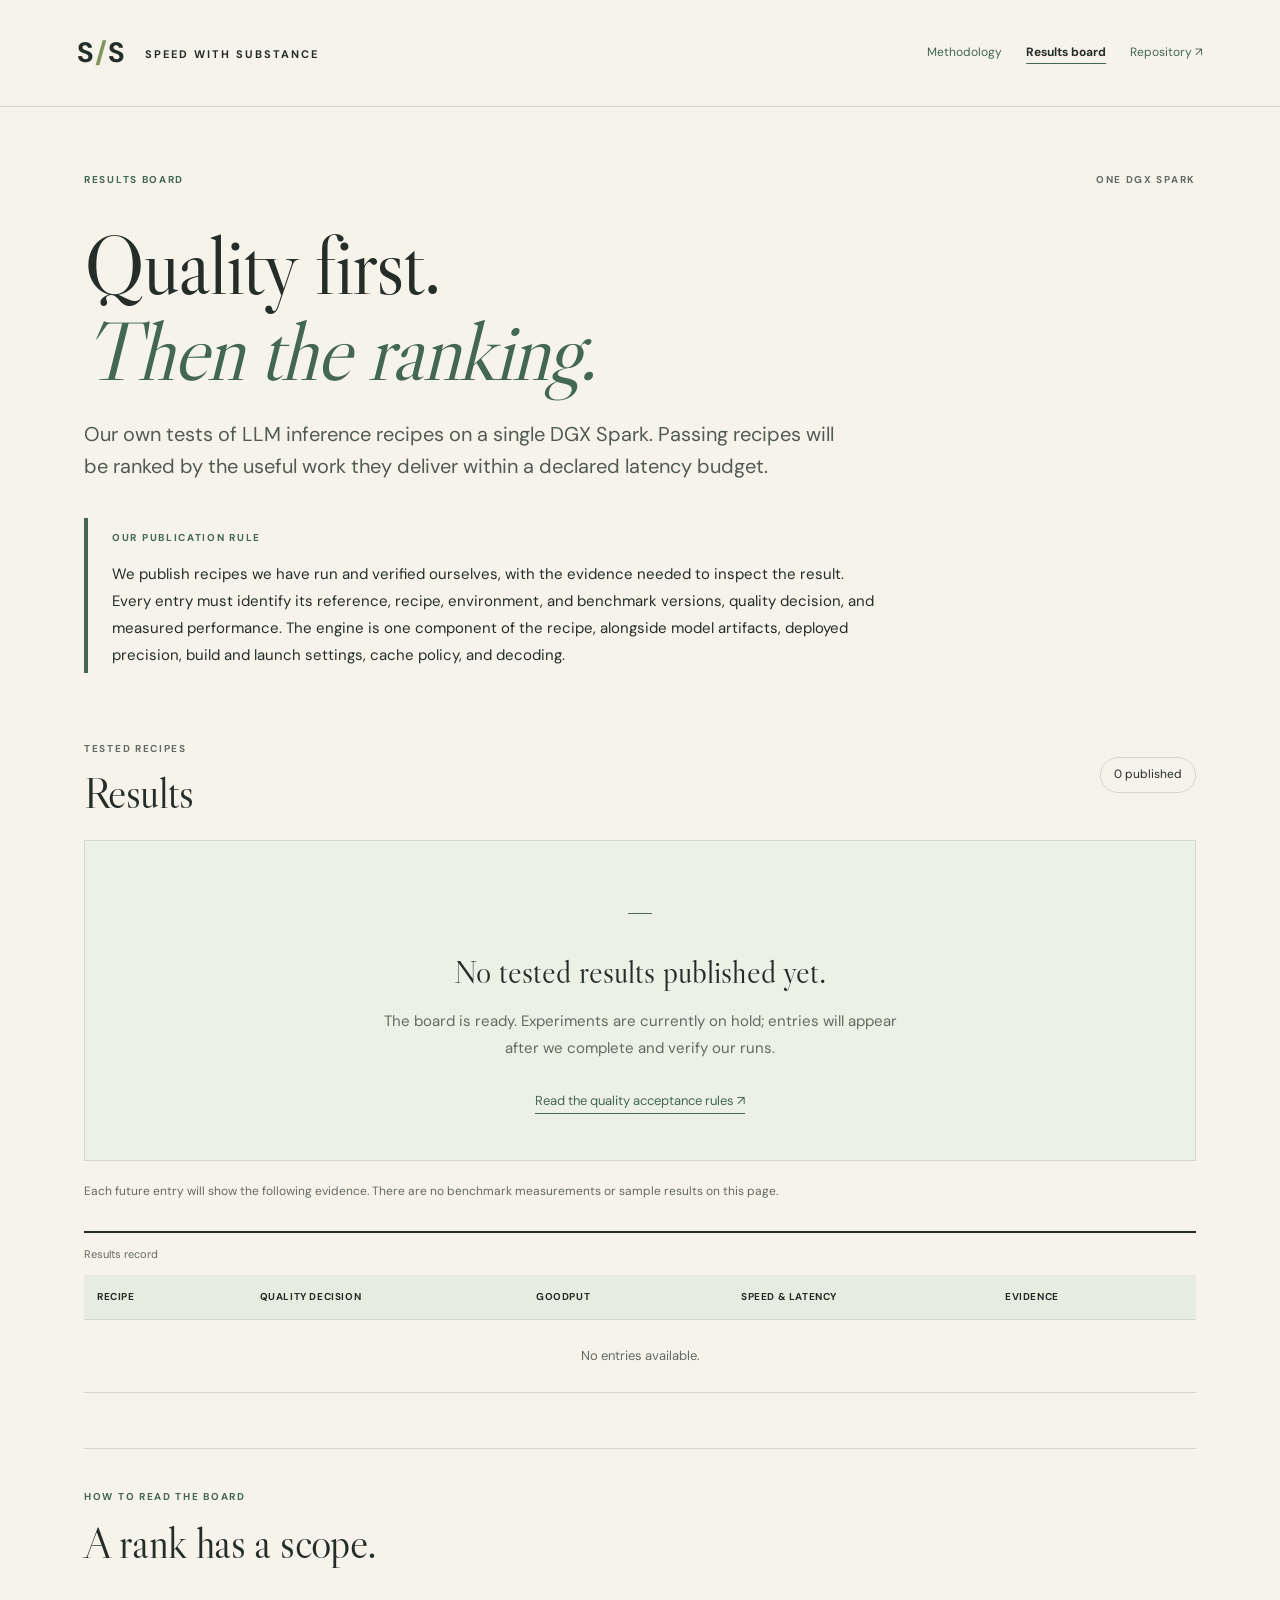
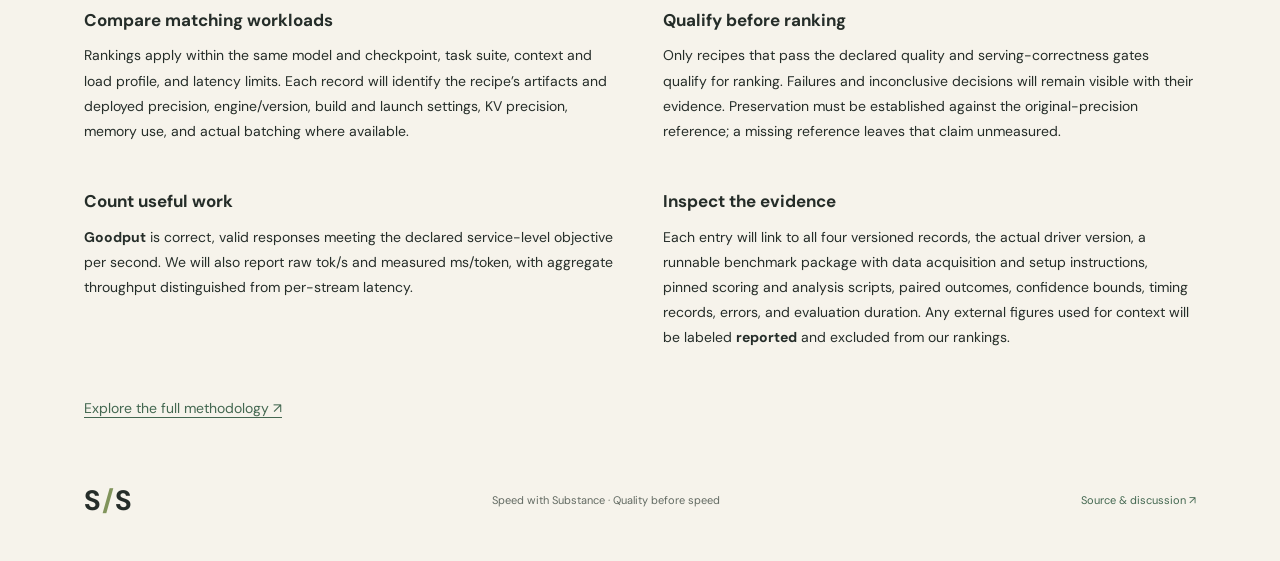
==== commit 7f810d97: "Version all four test records and require reproducible benchmark packages" ====
--- a/docs/results.html
+++ b/docs/results.html
@@ -15,7 +15,7 @@
 <div class="eyebrow">RESULTS BOARD <span>ONE DGX SPARK</span></div>
 <h1>Quality first.<br><em>Then the ranking.</em></h1>
 <p class="dek">Our own tests of LLM inference recipes on a single DGX Spark. Passing recipes will be ranked by the useful work they deliver within a declared latency budget.</p>
-<div class="board-policy"><span class="label">OUR PUBLICATION RULE</span><p>We publish recipes we have run and verified ourselves, with the evidence needed to inspect the result. Every entry must identify its immutable recipe revision, reference, workload, quality decision, and measured performance. The engine is one component of the recipe, alongside model artifacts, deployed precision, build and launch settings, cache policy, and decoding.</p></div>
+<div class="board-policy"><span class="label">OUR PUBLICATION RULE</span><p>We publish recipes we have run and verified ourselves, with the evidence needed to inspect the result. Every entry must identify its reference, recipe, environment, and benchmark versions, quality decision, and measured performance. The engine is one component of the recipe, alongside model artifacts, deployed precision, build and launch settings, cache policy, and decoding.</p></div>
 </section>
 <section class="board-results" aria-labelledby="results-heading">
 <div class="board-section-head"><div><span class="label">TESTED RECIPES</span><h2 id="results-heading">Results</h2></div><span class="board-count">0 published</span></div>
@@ -24,7 +24,7 @@
 <div class="table-wrap"><table class="board-table"><caption>Results record</caption><thead><tr><th scope="col">Recipe</th><th scope="col">Quality decision</th><th scope="col">Goodput</th><th scope="col">Speed & latency</th><th scope="col">Evidence</th></tr></thead><tbody><tr><td colspan="5" class="empty-row">No entries available.</td></tr></tbody></table></div>
 </section>
 <section class="board-guide" aria-labelledby="reading-heading"><div class="section-number">HOW TO READ THE BOARD</div><h2 id="reading-heading">A rank has a scope.</h2>
-<div class="board-guide-grid"><div><h3>Compare matching workloads</h3><p>Rankings apply within the same model and checkpoint, task suite, context and load profile, and latency limits. Each record will identify the recipe’s artifacts and deployed precision, engine/version, build and launch settings, KV precision, memory use, and actual batching where available.</p></div><div><h3>Qualify before ranking</h3><p>Only recipes that pass the declared quality and serving-correctness gates qualify for ranking. Failures and inconclusive decisions will remain visible with their evidence. Preservation must be established against the original-precision reference; a missing reference leaves that claim unmeasured.</p></div><div><h3>Count useful work</h3><p><strong>Goodput</strong> is correct, valid responses meeting the declared service-level objective per second. We will also report raw tok/s and measured ms/token, with aggregate throughput distinguished from per-stream latency.</p></div><div><h3>Inspect the evidence</h3><p>Each entry will link to a frozen manifest, commands, paired outcomes, confidence bounds, timing records, errors, and evaluation duration. Any external figures used for context will be labeled <strong>reported</strong> and excluded from our rankings.</p></div></div>
+<div class="board-guide-grid"><div><h3>Compare matching workloads</h3><p>Rankings apply within the same model and checkpoint, task suite, context and load profile, and latency limits. Each record will identify the recipe’s artifacts and deployed precision, engine/version, build and launch settings, KV precision, memory use, and actual batching where available.</p></div><div><h3>Qualify before ranking</h3><p>Only recipes that pass the declared quality and serving-correctness gates qualify for ranking. Failures and inconclusive decisions will remain visible with their evidence. Preservation must be established against the original-precision reference; a missing reference leaves that claim unmeasured.</p></div><div><h3>Count useful work</h3><p><strong>Goodput</strong> is correct, valid responses meeting the declared service-level objective per second. We will also report raw tok/s and measured ms/token, with aggregate throughput distinguished from per-stream latency.</p></div><div><h3>Inspect the evidence</h3><p>Each entry will link to all four versioned records, the actual driver version, a runnable benchmark package with data acquisition and setup instructions, pinned scoring and analysis scripts, paired outcomes, confidence bounds, timing records, errors, and evaluation duration. Any external figures used for context will be labeled <strong>reported</strong> and excluded from our rankings.</p></div></div>
 <p class="board-bottom-link"><a href="./">Explore the full methodology ↗</a></p>
 </section>
 </main>
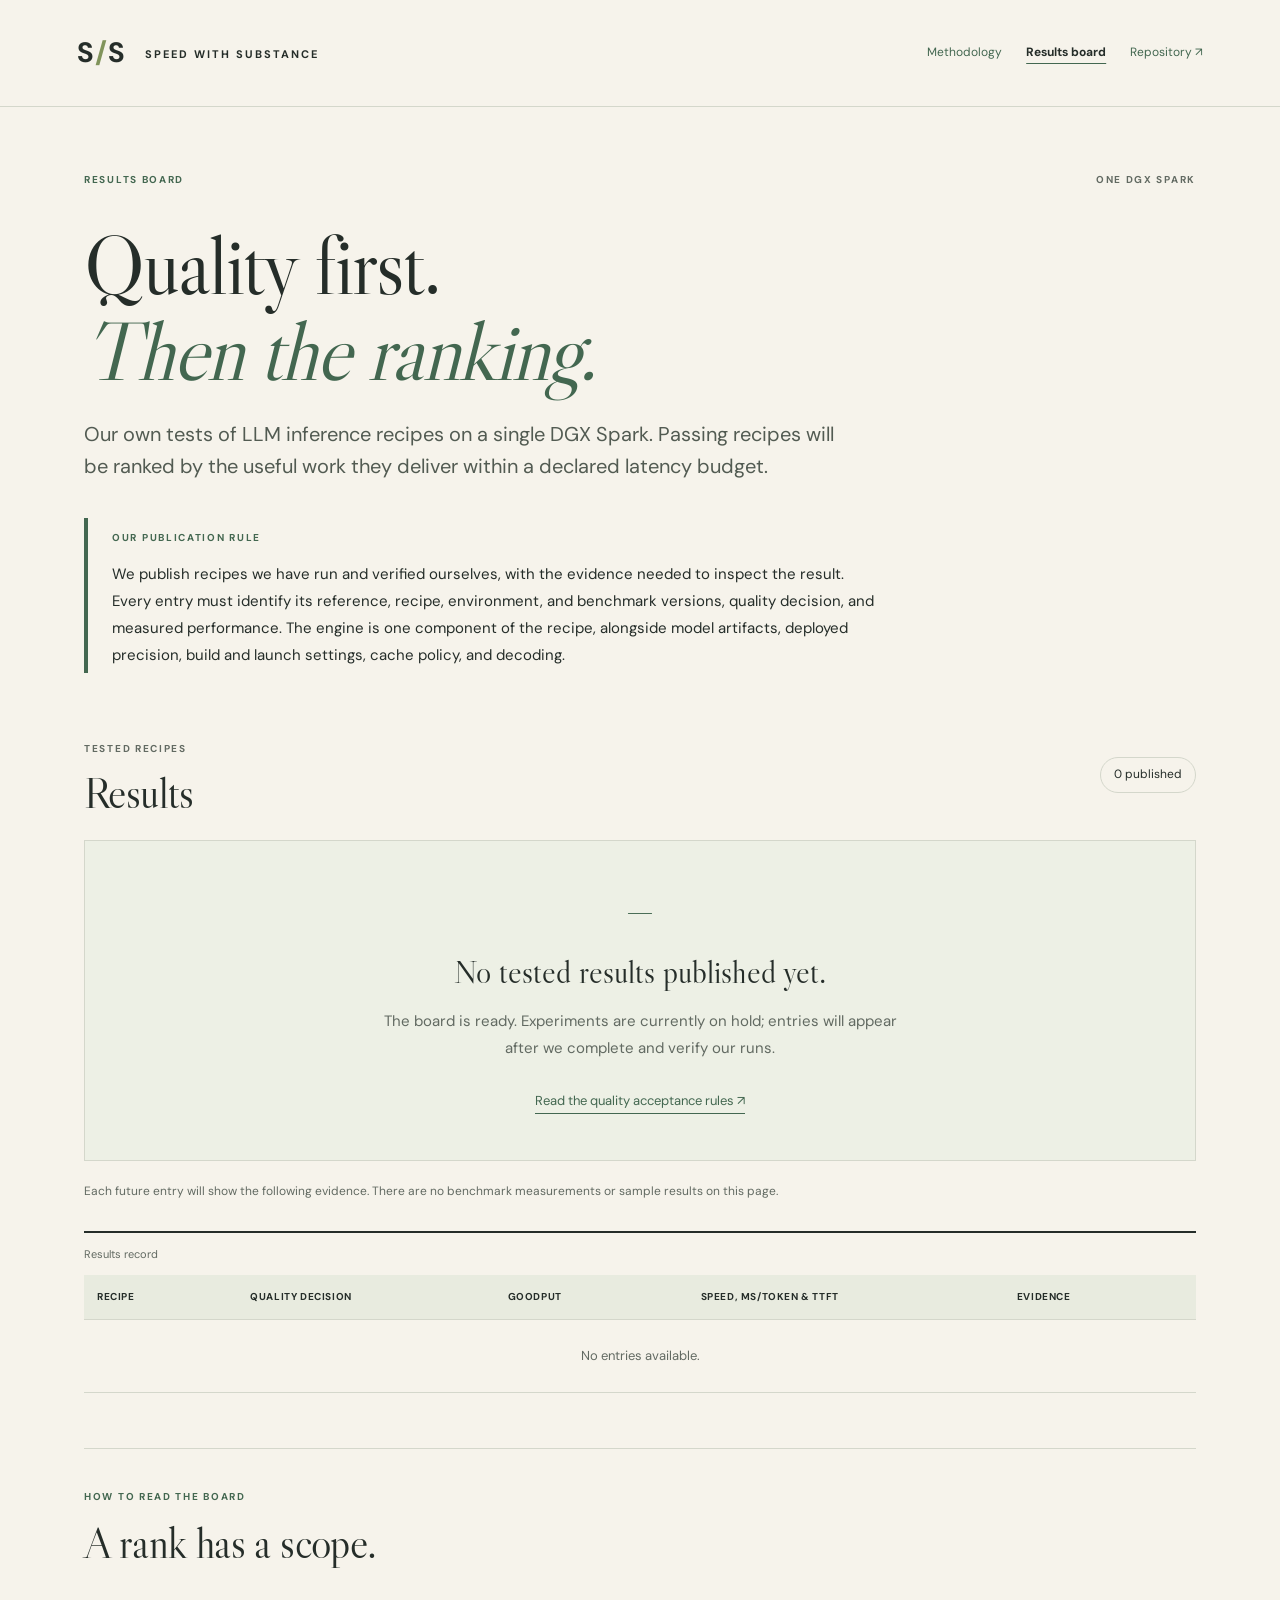
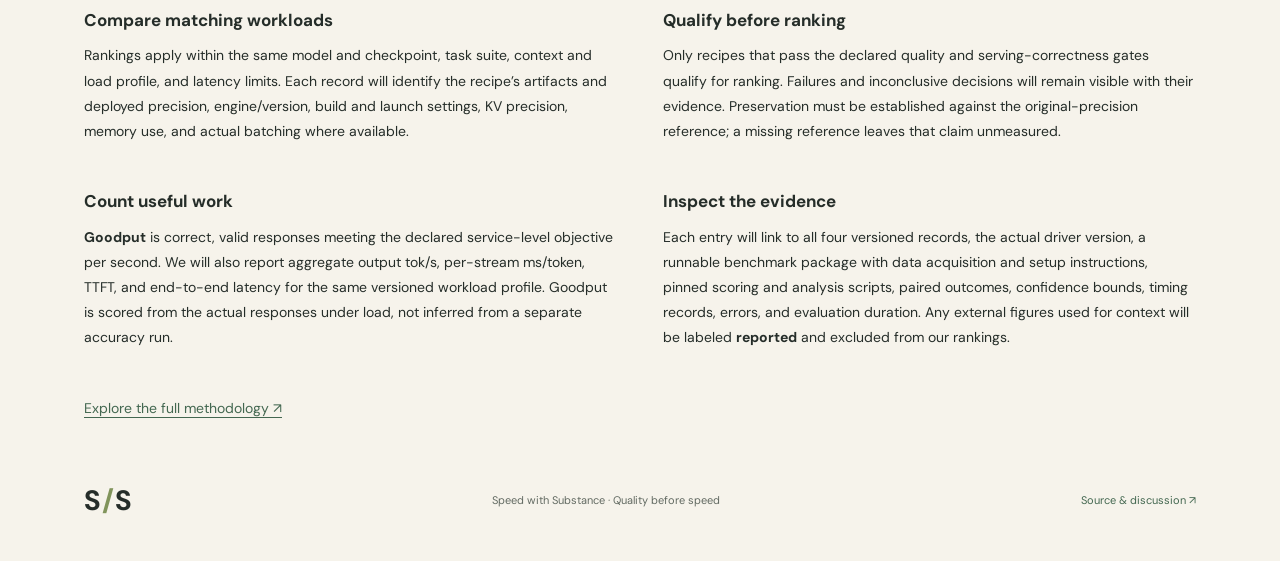
==== commit f55cb53b: "Specify speed suite, timing metrics, and goodput under load" ====
--- a/docs/results.html
+++ b/docs/results.html
@@ -21,10 +21,10 @@
 <div class="board-section-head"><div><span class="label">TESTED RECIPES</span><h2 id="results-heading">Results</h2></div><span class="board-count">0 published</span></div>
 <div class="board-empty"><span class="empty-mark" aria-hidden="true">—</span><h3>No tested results published yet.</h3><p>The board is ready. Experiments are currently on hold; entries will appear after we complete and verify our runs.</p><a class="board-link" href="./#decision">Read the quality acceptance rules ↗</a></div>
 <p class="board-caption">Each future entry will show the following evidence. There are no benchmark measurements or sample results on this page.</p>
-<div class="table-wrap"><table class="board-table"><caption>Results record</caption><thead><tr><th scope="col">Recipe</th><th scope="col">Quality decision</th><th scope="col">Goodput</th><th scope="col">Speed & latency</th><th scope="col">Evidence</th></tr></thead><tbody><tr><td colspan="5" class="empty-row">No entries available.</td></tr></tbody></table></div>
+<div class="table-wrap"><table class="board-table"><caption>Results record</caption><thead><tr><th scope="col">Recipe</th><th scope="col">Quality decision</th><th scope="col">Goodput</th><th scope="col">Speed, ms/token & TTFT</th><th scope="col">Evidence</th></tr></thead><tbody><tr><td colspan="5" class="empty-row">No entries available.</td></tr></tbody></table></div>
 </section>
 <section class="board-guide" aria-labelledby="reading-heading"><div class="section-number">HOW TO READ THE BOARD</div><h2 id="reading-heading">A rank has a scope.</h2>
-<div class="board-guide-grid"><div><h3>Compare matching workloads</h3><p>Rankings apply within the same model and checkpoint, task suite, context and load profile, and latency limits. Each record will identify the recipe’s artifacts and deployed precision, engine/version, build and launch settings, KV precision, memory use, and actual batching where available.</p></div><div><h3>Qualify before ranking</h3><p>Only recipes that pass the declared quality and serving-correctness gates qualify for ranking. Failures and inconclusive decisions will remain visible with their evidence. Preservation must be established against the original-precision reference; a missing reference leaves that claim unmeasured.</p></div><div><h3>Count useful work</h3><p><strong>Goodput</strong> is correct, valid responses meeting the declared service-level objective per second. We will also report raw tok/s and measured ms/token, with aggregate throughput distinguished from per-stream latency.</p></div><div><h3>Inspect the evidence</h3><p>Each entry will link to all four versioned records, the actual driver version, a runnable benchmark package with data acquisition and setup instructions, pinned scoring and analysis scripts, paired outcomes, confidence bounds, timing records, errors, and evaluation duration. Any external figures used for context will be labeled <strong>reported</strong> and excluded from our rankings.</p></div></div>
+<div class="board-guide-grid"><div><h3>Compare matching workloads</h3><p>Rankings apply within the same model and checkpoint, task suite, context and load profile, and latency limits. Each record will identify the recipe’s artifacts and deployed precision, engine/version, build and launch settings, KV precision, memory use, and actual batching where available.</p></div><div><h3>Qualify before ranking</h3><p>Only recipes that pass the declared quality and serving-correctness gates qualify for ranking. Failures and inconclusive decisions will remain visible with their evidence. Preservation must be established against the original-precision reference; a missing reference leaves that claim unmeasured.</p></div><div><h3>Count useful work</h3><p><strong>Goodput</strong> is correct, valid responses meeting the declared service-level objective per second. We will also report aggregate output tok/s, per-stream ms/token, TTFT, and end-to-end latency for the same versioned workload profile. Goodput is scored from the actual responses under load, not inferred from a separate accuracy run.</p></div><div><h3>Inspect the evidence</h3><p>Each entry will link to all four versioned records, the actual driver version, a runnable benchmark package with data acquisition and setup instructions, pinned scoring and analysis scripts, paired outcomes, confidence bounds, timing records, errors, and evaluation duration. Any external figures used for context will be labeled <strong>reported</strong> and excluded from our rankings.</p></div></div>
 <p class="board-bottom-link"><a href="./">Explore the full methodology ↗</a></p>
 </section>
 </main>
--- a/docs/assets/style.css
+++ b/docs/assets/style.css
@@ -19,3 +19,7 @@
 .board-main{max-width:1240px;margin:auto;padding:65px 5% 55px}.board-intro h1{margin-top:35px}.board-policy{border-left:4px solid var(--accent);padding:4px 0 4px 24px;max-width:800px;margin:36px 0 60px}.board-policy .label{color:var(--accent)}.board-policy p{margin:10px 0 0;font-size:15px}.board-section-head{display:flex;justify-content:space-between;align-items:center;margin-bottom:22px}.board-section-head .label{color:var(--muted)}.board-section-head h2{margin:8px 0 0}.board-count{font-size:12px;border:1px solid var(--line);padding:6px 13px;border-radius:20px}.board-empty{text-align:center;border:1px solid var(--line);background:#edf0e5;padding:45px 24px}.empty-mark{color:var(--accent);font-family:var(--serif);font-size:44px;line-height:1}.board-empty h3{font-family:var(--serif);font-weight:400;font-size:32px;margin:16px 0 12px}.board-empty p{max-width:520px;margin:0 auto 24px;color:var(--muted);font-size:15px}.board-link{display:inline-block;border-bottom:1px solid var(--accent);text-decoration:none;font-size:13px}.board-caption{font-size:12px;color:var(--muted);margin:20px 0}.board-table .empty-row{text-align:center;font-weight:400;color:var(--muted);padding:25px}.board-guide{border-top:1px solid var(--line);padding-top:40px;margin-top:55px}.board-guide-grid{display:grid;grid-template-columns:1fr 1fr;gap:5px 45px}.board-guide-grid h3{font-size:17px;margin:15px 0 10px}.board-guide-grid p{font-size:14px;margin:0 0 25px}.board-bottom-link{font-size:14px;margin:20px 0 0}
 @media(max-width:760px){.site-nav{gap:14px;font-size:10px}.site-nav a:last-child{display:none}.board-main{padding:38px 6%}.board-policy{margin-bottom:40px}.board-guide-grid{grid-template-columns:1fr}.board-empty{padding:32px 20px}.board-empty h3{font-size:28px}.board-empty p{font-size:14px}}
 @media print{.board-main{padding:0}.board-guide-grid{display:block}}
+
+.method-diagram{margin:32px 0;padding:24px;background:#edf0e5;border:1px solid var(--line);break-inside:avoid}.method-diagram .figure-label{margin-bottom:20px}.record-nodes{display:grid;grid-template-columns:repeat(4,minmax(0,1fr));gap:10px}.record-nodes>div{padding:14px 10px;background:var(--paper);border-top:2px solid var(--accent)}.record-nodes span{display:block;font-size:10px;color:var(--accent);margin-bottom:5px}.record-nodes strong{display:block;font-size:12px}.record-nodes small{display:block;font-size:11px;line-height:1.6;margin-top:8px;color:var(--muted)}.diagram-join{text-align:center;color:var(--accent);font-size:23px;line-height:1.5;margin:6px 0}.diagram-result,.flow-step{padding:16px;text-align:center;background:var(--ink);color:var(--paper)}.diagram-result strong,.flow-step strong{display:block;font-size:14px}.diagram-result span,.flow-step span{display:block;font-size:11px;line-height:1.7;margin-top:4px}.method-diagram figcaption{margin-top:20px;font-size:12px}.flow-inputs,.flow-branches{display:grid;grid-template-columns:1fr 1fr;gap:14px}.flow-inputs>div{padding:14px;background:var(--paper);border:1px solid var(--line);text-align:center}.flow-inputs strong{display:block;font-size:14px}.flow-inputs span,.flow-branches span{display:block;font-size:12px;line-height:1.7;margin-top:6px}.flow-evidence{display:grid;grid-template-columns:repeat(3,1fr);gap:8px}.flow-evidence>div{background:var(--paper);border-top:2px solid var(--accent);padding:12px;text-align:center}.flow-evidence b{display:block;font-size:11px;color:var(--accent)}.flow-evidence span{display:block;font-size:12px;line-height:1.6}.flow-gate{background:#dce7ac;color:var(--ink)}.flow-branches{margin-top:14px}.flow-branches>div{border-top:2px solid var(--accent);padding:12px;background:var(--paper)}.flow-branches>div:last-child{border-color:#998647}.flow-branches strong{font-size:11px}.confidence-diagram svg{display:block;width:100%;max-width:450px;height:auto;margin:0 auto}
+@media(max-width:760px){.method-diagram{padding:18px 14px}.record-nodes{grid-template-columns:1fr 1fr}.record-nodes strong{font-size:13px}.flow-inputs{gap:8px}.flow-inputs>div{padding:12px 7px}.flow-inputs strong{font-size:12px}.flow-inputs span{font-size:11px}.flow-evidence>div{padding:10px 5px}.flow-evidence span{font-size:11px}.flow-branches{grid-template-columns:1fr}.diagram-result span,.flow-step span{font-size:12px}}
+@media print{.method-diagram{background:#fff}.diagram-result,.flow-step{background:#fff;color:#000;border:1px solid #888}}
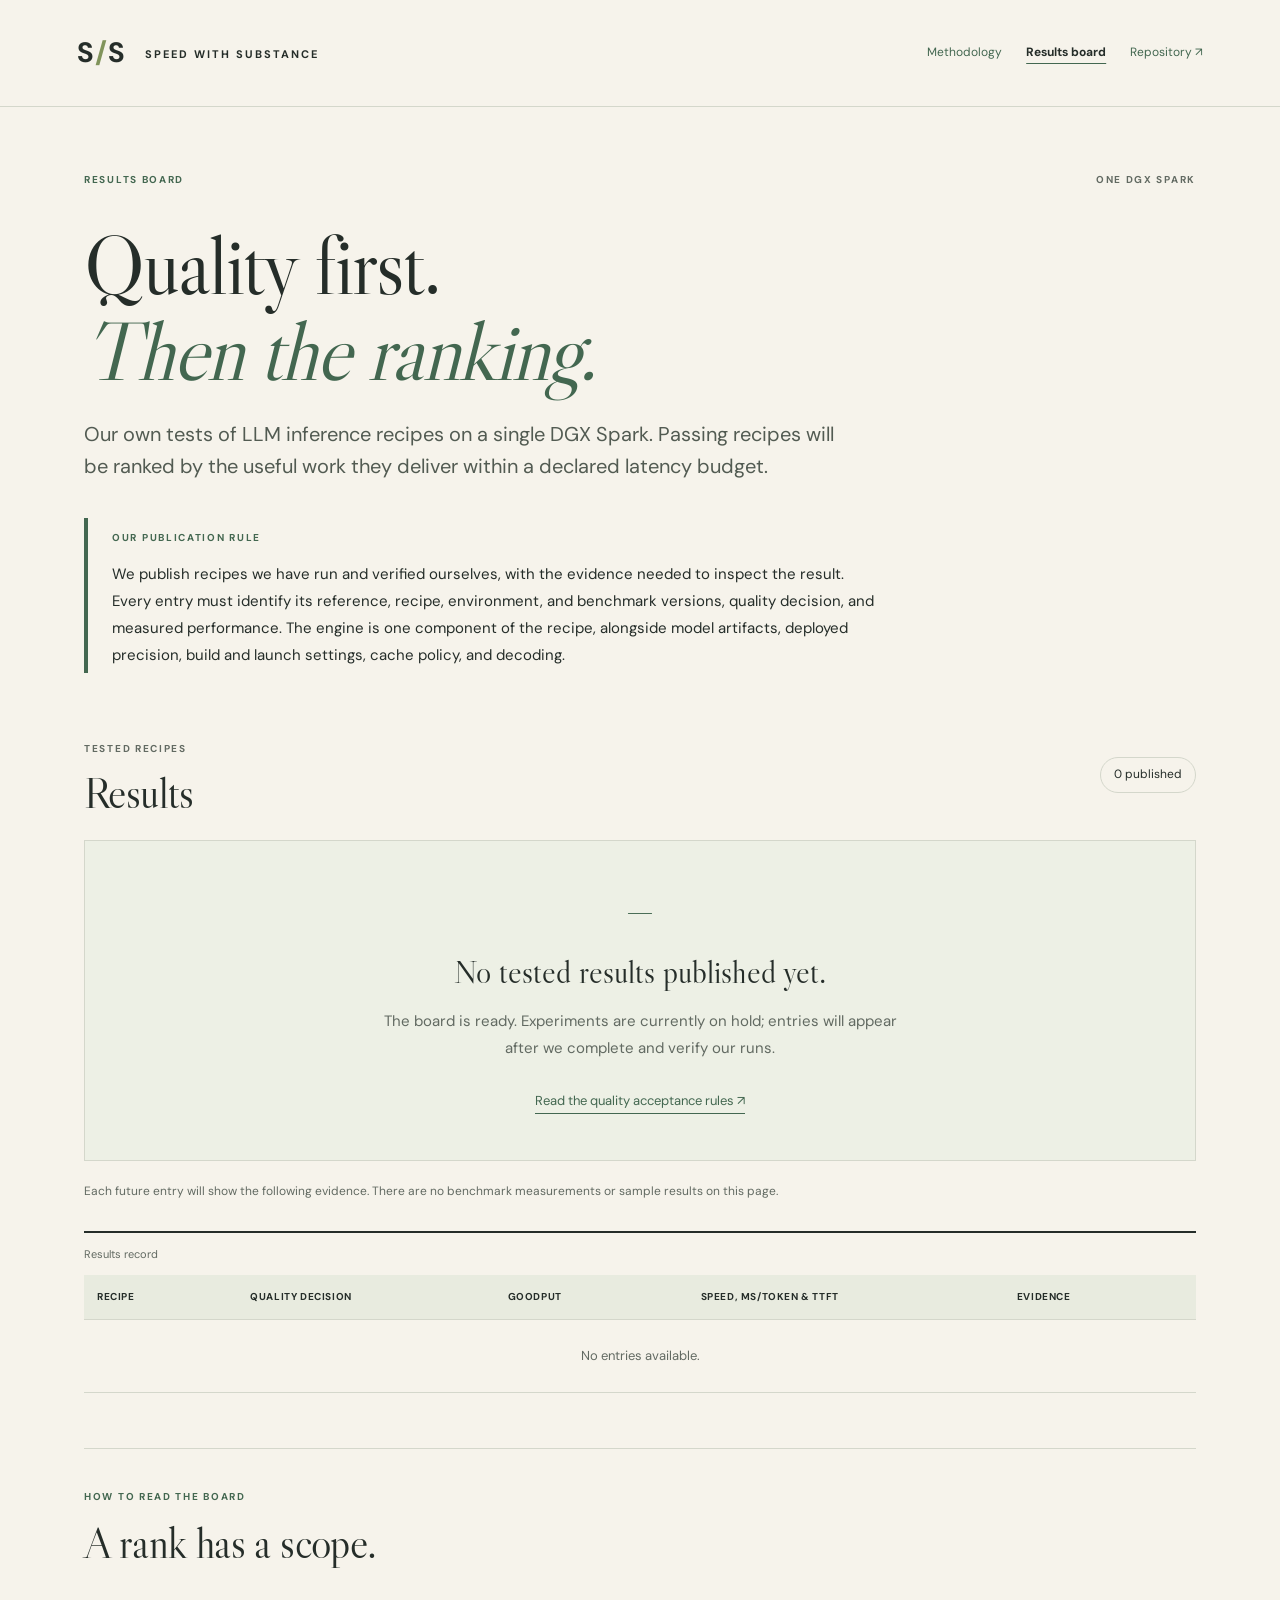
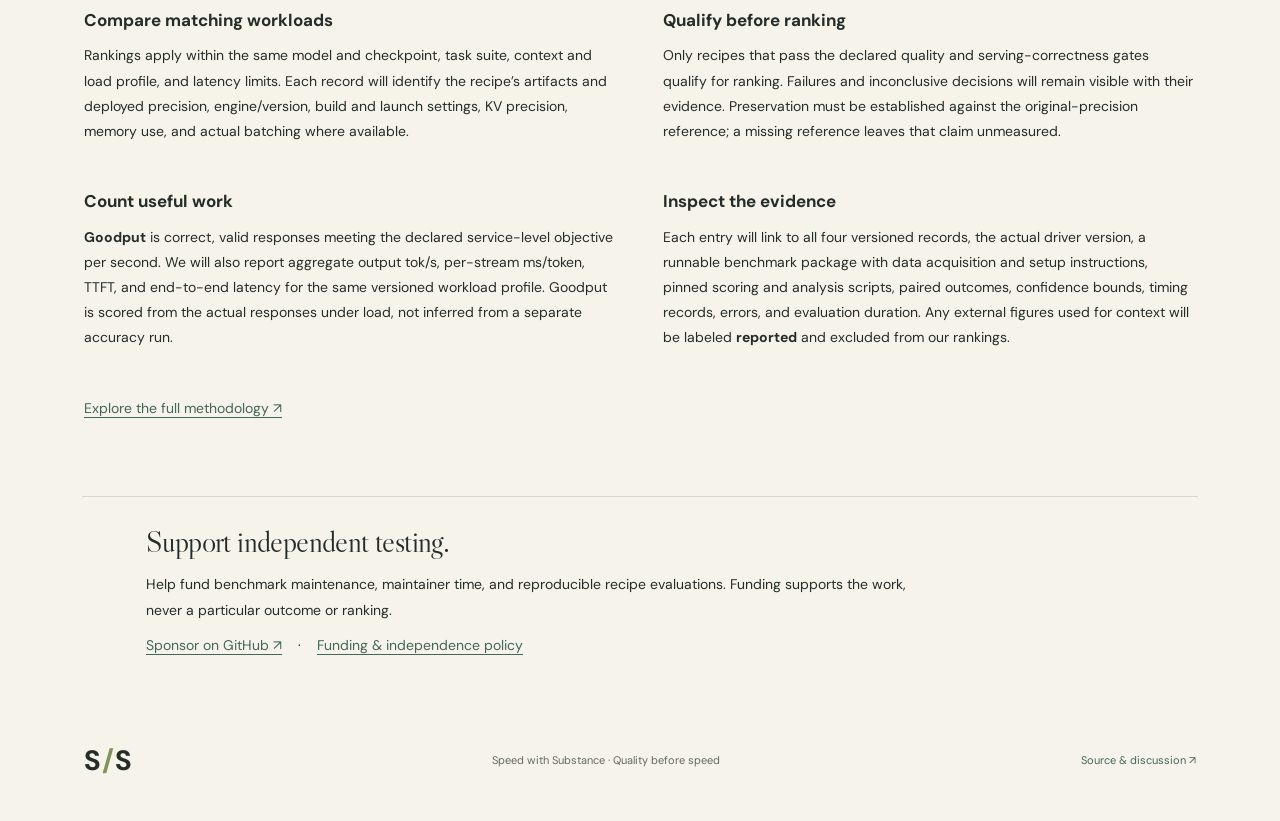
==== commit 88069b1a: "Publish live GitHub Sponsors links and funding policy" ====
--- a/docs/results.html
+++ b/docs/results.html
@@ -28,5 +28,6 @@
 <p class="board-bottom-link"><a href="./">Explore the full methodology ↗</a></p>
 </section>
 </main>
+<section class="support-project" aria-labelledby="support-heading"><h2 id="support-heading">Support independent testing.</h2><p>Help fund benchmark maintenance, maintainer time, and reproducible recipe evaluations. Funding supports the work, never a particular outcome or ranking.</p><p><a href="https://github.com/sponsors/yuanlin2004">Sponsor on GitHub ↗</a> <span aria-hidden="true">·</span> <a href="https://github.com/yuanlin2004/Speed-with-Substance/blob/main/SPONSORSHIP.md">Funding & independence policy</a></p></section>
 <footer><a class="brand" href="./" aria-label="Speed with Substance home">S<span>/</span>S</a><p>Speed with Substance · Quality before speed</p><a href="https://github.com/yuanlin2004/Speed-with-Substance">Source & discussion ↗</a></footer>
 </body></html>
--- a/docs/assets/style.css
+++ b/docs/assets/style.css
@@ -23,3 +23,5 @@
 .method-diagram{margin:32px 0;padding:24px;background:#edf0e5;border:1px solid var(--line);break-inside:avoid}.method-diagram .figure-label{margin-bottom:20px}.record-nodes{display:grid;grid-template-columns:repeat(4,minmax(0,1fr));gap:10px}.record-nodes>div{padding:14px 10px;background:var(--paper);border-top:2px solid var(--accent)}.record-nodes span{display:block;font-size:10px;color:var(--accent);margin-bottom:5px}.record-nodes strong{display:block;font-size:12px}.record-nodes small{display:block;font-size:11px;line-height:1.6;margin-top:8px;color:var(--muted)}.diagram-join{text-align:center;color:var(--accent);font-size:23px;line-height:1.5;margin:6px 0}.diagram-result,.flow-step{padding:16px;text-align:center;background:var(--ink);color:var(--paper)}.diagram-result strong,.flow-step strong{display:block;font-size:14px}.diagram-result span,.flow-step span{display:block;font-size:11px;line-height:1.7;margin-top:4px}.method-diagram figcaption{margin-top:20px;font-size:12px}.flow-inputs,.flow-branches{display:grid;grid-template-columns:1fr 1fr;gap:14px}.flow-inputs>div{padding:14px;background:var(--paper);border:1px solid var(--line);text-align:center}.flow-inputs strong{display:block;font-size:14px}.flow-inputs span,.flow-branches span{display:block;font-size:12px;line-height:1.7;margin-top:6px}.flow-evidence{display:grid;grid-template-columns:repeat(3,1fr);gap:8px}.flow-evidence>div{background:var(--paper);border-top:2px solid var(--accent);padding:12px;text-align:center}.flow-evidence b{display:block;font-size:11px;color:var(--accent)}.flow-evidence span{display:block;font-size:12px;line-height:1.6}.flow-gate{background:#dce7ac;color:var(--ink)}.flow-branches{margin-top:14px}.flow-branches>div{border-top:2px solid var(--accent);padding:12px;background:var(--paper)}.flow-branches>div:last-child{border-color:#998647}.flow-branches strong{font-size:11px}.confidence-diagram svg{display:block;width:100%;max-width:450px;height:auto;margin:0 auto}
 @media(max-width:760px){.method-diagram{padding:18px 14px}.record-nodes{grid-template-columns:1fr 1fr}.record-nodes strong{font-size:13px}.flow-inputs{gap:8px}.flow-inputs>div{padding:12px 7px}.flow-inputs strong{font-size:12px}.flow-inputs span{font-size:11px}.flow-evidence>div{padding:10px 5px}.flow-evidence span{font-size:11px}.flow-branches{grid-template-columns:1fr}.diagram-result span,.flow-step span{font-size:12px}}
 @media print{.method-diagram{background:#fff}.diagram-result,.flow-step{background:#fff;color:#000;border:1px solid #888}}
+
+.support-project{max-width:1116px;margin:20px auto 40px;padding:28px 5%;border-top:1px solid var(--line)}.support-project h2{font-size:30px;margin:0 0 14px}.support-project p{font-size:14px;max-width:760px;margin:10px 0}.support-project p:last-child{display:flex;flex-wrap:wrap;gap:8px 16px}@media print{.support-project{display:none}}
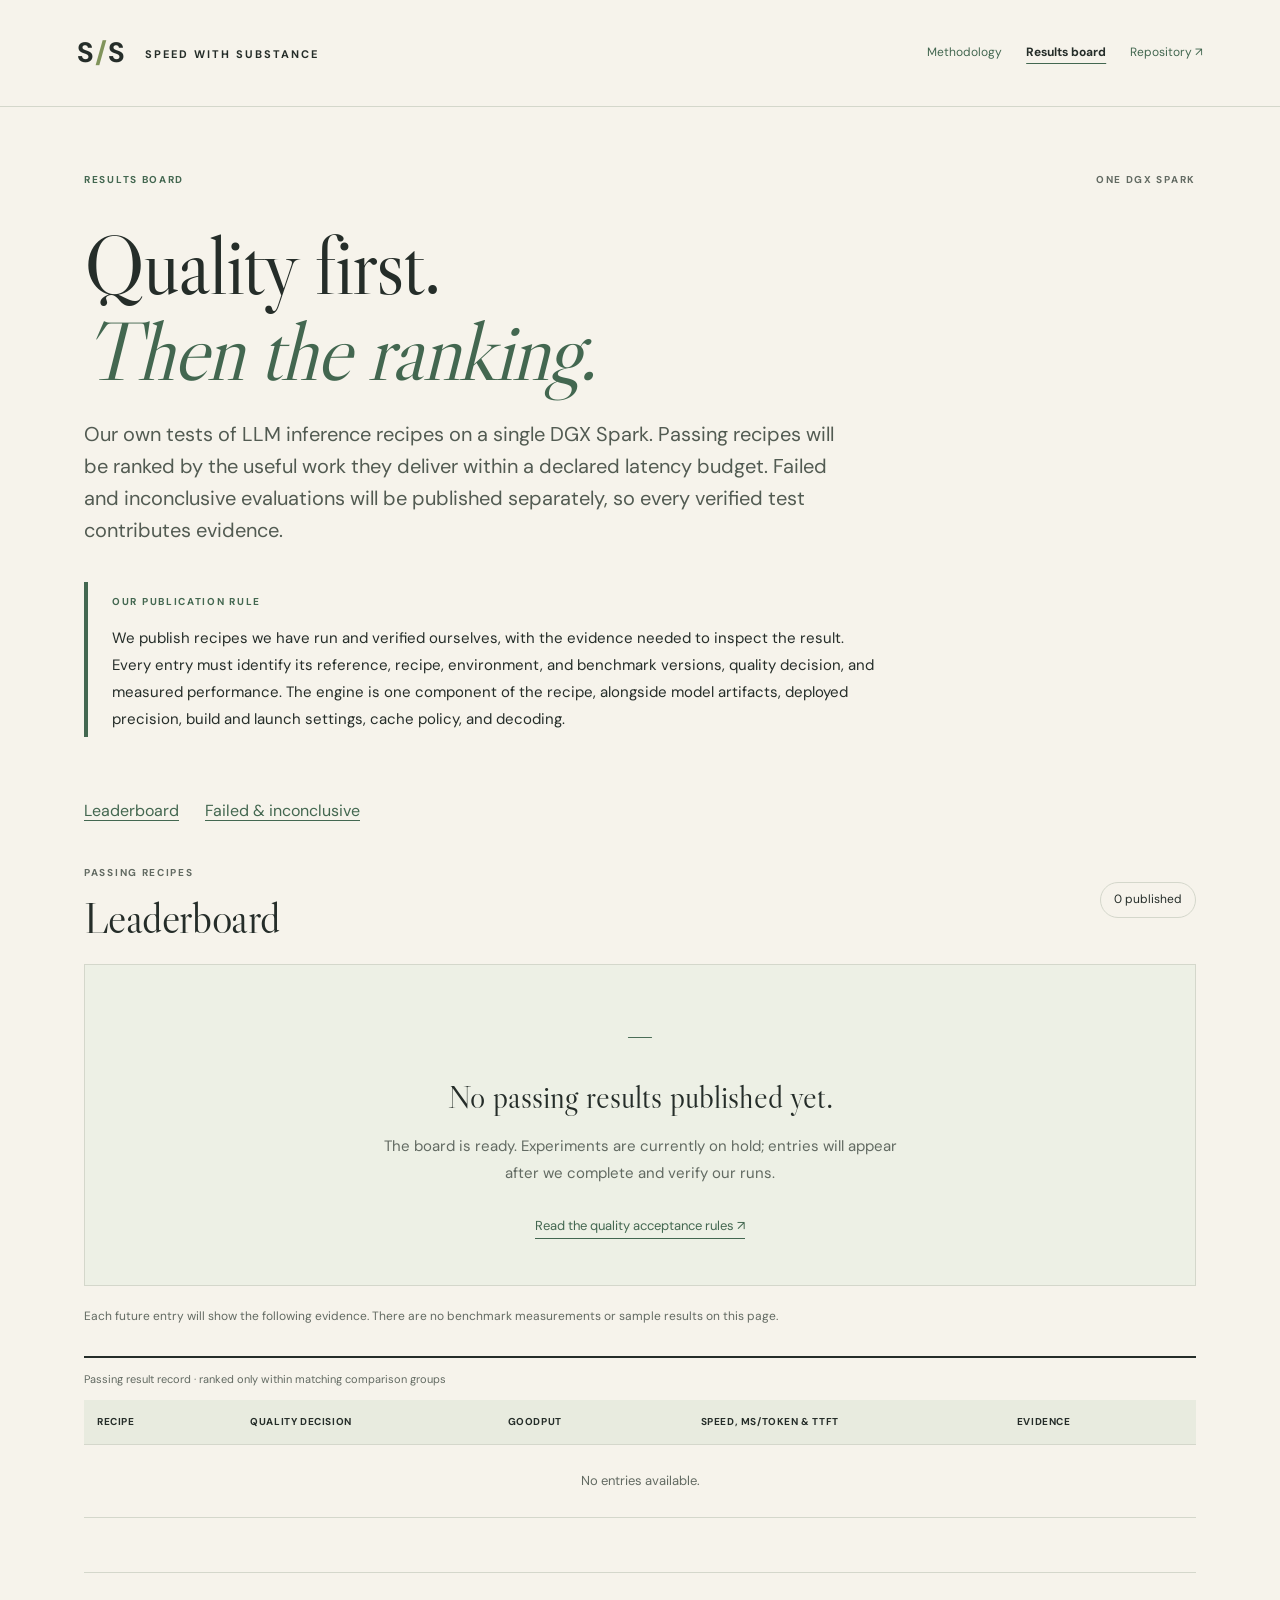
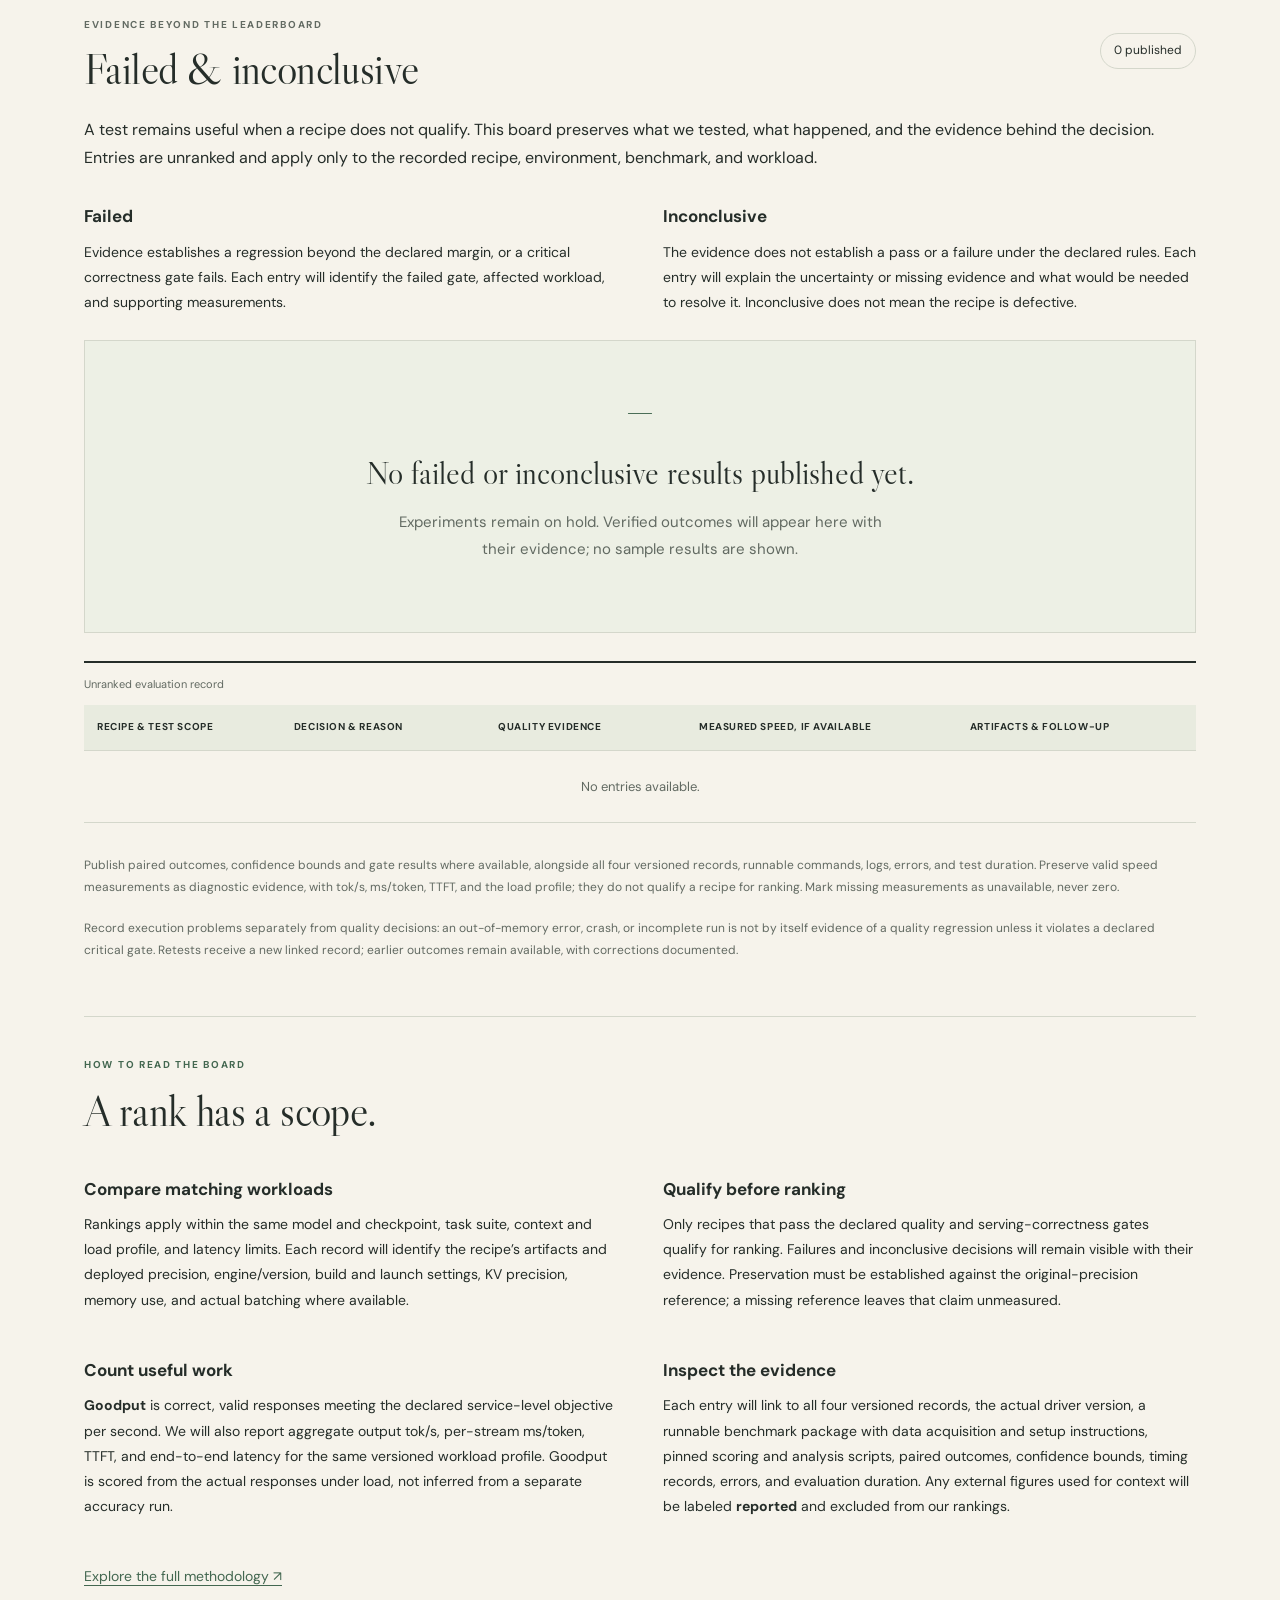
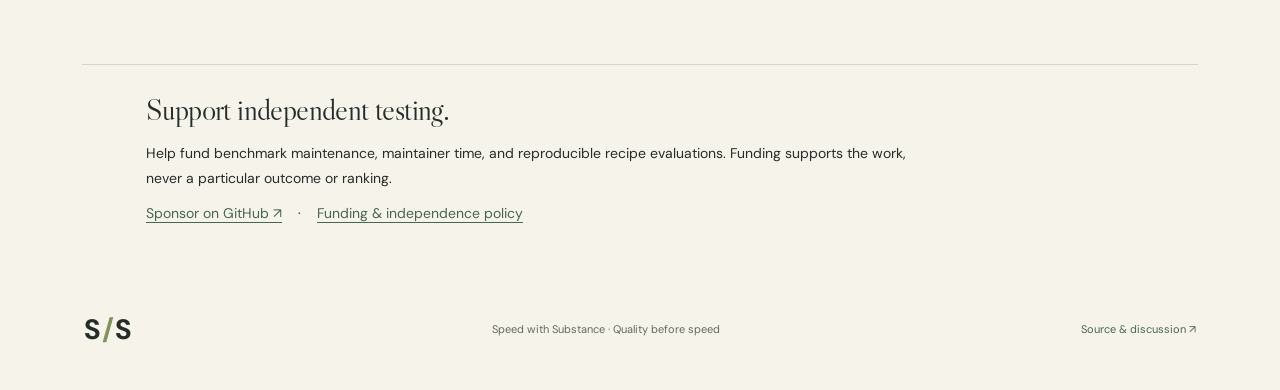
==== commit 7120cd2f: "Add unranked board for failed and inconclusive evaluations" ====
--- a/docs/results.html
+++ b/docs/results.html
@@ -3,7 +3,7 @@
 <head>
 <meta charset="utf-8"><meta name="viewport" content="width=device-width, initial-scale=1">
 <title>Results board — Speed with Substance</title>
-<meta name="description" content="Our own tested LLM inference recipes on one DGX Spark. Quality gates first, then rank by goodput. No results published yet.">
+<meta name="description" content="Our own tested LLM inference recipes on one DGX Spark. Passing recipes ranked by goodput, with a separate failed and inconclusive board. No results published yet.">
 <meta name="theme-color" content="#f6f3eb">
 <link rel="stylesheet" href="assets/style.css">
 </head>
@@ -14,14 +14,24 @@
 <section class="board-intro">
 <div class="eyebrow">RESULTS BOARD <span>ONE DGX SPARK</span></div>
 <h1>Quality first.<br><em>Then the ranking.</em></h1>
-<p class="dek">Our own tests of LLM inference recipes on a single DGX Spark. Passing recipes will be ranked by the useful work they deliver within a declared latency budget.</p>
+<p class="dek">Our own tests of LLM inference recipes on a single DGX Spark. Passing recipes will be ranked by the useful work they deliver within a declared latency budget. Failed and inconclusive evaluations will be published separately, so every verified test contributes evidence.</p>
 <div class="board-policy"><span class="label">OUR PUBLICATION RULE</span><p>We publish recipes we have run and verified ourselves, with the evidence needed to inspect the result. Every entry must identify its reference, recipe, environment, and benchmark versions, quality decision, and measured performance. The engine is one component of the recipe, alongside model artifacts, deployed precision, build and launch settings, cache policy, and decoding.</p></div>
+<nav class="board-jump" aria-label="Result categories"><a href="#leaderboard">Leaderboard</a><a href="#unqualified">Failed &amp; inconclusive</a></nav>
 </section>
-<section class="board-results" aria-labelledby="results-heading">
-<div class="board-section-head"><div><span class="label">TESTED RECIPES</span><h2 id="results-heading">Results</h2></div><span class="board-count">0 published</span></div>
-<div class="board-empty"><span class="empty-mark" aria-hidden="true">—</span><h3>No tested results published yet.</h3><p>The board is ready. Experiments are currently on hold; entries will appear after we complete and verify our runs.</p><a class="board-link" href="./#decision">Read the quality acceptance rules ↗</a></div>
+<section id="leaderboard" class="board-results" aria-labelledby="results-heading">
+<div class="board-section-head"><div><span class="label">PASSING RECIPES</span><h2 id="results-heading">Leaderboard</h2></div><span class="board-count">0 published</span></div>
+<div class="board-empty"><span class="empty-mark" aria-hidden="true">—</span><h3>No passing results published yet.</h3><p>The board is ready. Experiments are currently on hold; entries will appear after we complete and verify our runs.</p><a class="board-link" href="./#decision">Read the quality acceptance rules ↗</a></div>
 <p class="board-caption">Each future entry will show the following evidence. There are no benchmark measurements or sample results on this page.</p>
-<div class="table-wrap"><table class="board-table"><caption>Results record</caption><thead><tr><th scope="col">Recipe</th><th scope="col">Quality decision</th><th scope="col">Goodput</th><th scope="col">Speed, ms/token & TTFT</th><th scope="col">Evidence</th></tr></thead><tbody><tr><td colspan="5" class="empty-row">No entries available.</td></tr></tbody></table></div>
+<div class="table-wrap"><table class="board-table"><caption>Passing result record · ranked only within matching comparison groups</caption><thead><tr><th scope="col">Recipe</th><th scope="col">Quality decision</th><th scope="col">Goodput</th><th scope="col">Speed, ms/token & TTFT</th><th scope="col">Evidence</th></tr></thead><tbody><tr><td colspan="5" class="empty-row">No entries available.</td></tr></tbody></table></div>
+</section>
+<section id="unqualified" class="board-results" aria-labelledby="unqualified-heading">
+<div class="board-section-head"><div><span class="label">EVIDENCE BEYOND THE LEADERBOARD</span><h2 id="unqualified-heading">Failed &amp; inconclusive</h2></div><span class="board-count">0 published</span></div>
+<p>A test remains useful when a recipe does not qualify. This board preserves what we tested, what happened, and the evidence behind the decision. Entries are unranked and apply only to the recorded recipe, environment, benchmark, and workload.</p>
+<div class="board-guide-grid"><div><h3>Failed</h3><p>Evidence establishes a regression beyond the declared margin, or a critical correctness gate fails. Each entry will identify the failed gate, affected workload, and supporting measurements.</p></div><div><h3>Inconclusive</h3><p>The evidence does not establish a pass or a failure under the declared rules. Each entry will explain the uncertainty or missing evidence and what would be needed to resolve it. Inconclusive does not mean the recipe is defective.</p></div></div>
+<div class="board-empty"><span class="empty-mark" aria-hidden="true">—</span><h3>No failed or inconclusive results published yet.</h3><p>Experiments remain on hold. Verified outcomes will appear here with their evidence; no sample results are shown.</p></div>
+<div class="table-wrap"><table class="board-table"><caption>Unranked evaluation record</caption><thead><tr><th scope="col">Recipe &amp; test scope</th><th scope="col">Decision &amp; reason</th><th scope="col">Quality evidence</th><th scope="col">Measured speed, if available</th><th scope="col">Artifacts &amp; follow-up</th></tr></thead><tbody><tr><td colspan="5" class="empty-row">No entries available.</td></tr></tbody></table></div>
+<p class="board-caption">Publish paired outcomes, confidence bounds and gate results where available, alongside all four versioned records, runnable commands, logs, errors, and test duration. Preserve valid speed measurements as diagnostic evidence, with tok/s, ms/token, TTFT, and the load profile; they do not qualify a recipe for ranking. Mark missing measurements as unavailable, never zero.</p>
+<p class="board-caption">Record execution problems separately from quality decisions: an out-of-memory error, crash, or incomplete run is not by itself evidence of a quality regression unless it violates a declared critical gate. Retests receive a new linked record; earlier outcomes remain available, with corrections documented.</p>
 </section>
 <section class="board-guide" aria-labelledby="reading-heading"><div class="section-number">HOW TO READ THE BOARD</div><h2 id="reading-heading">A rank has a scope.</h2>
 <div class="board-guide-grid"><div><h3>Compare matching workloads</h3><p>Rankings apply within the same model and checkpoint, task suite, context and load profile, and latency limits. Each record will identify the recipe’s artifacts and deployed precision, engine/version, build and launch settings, KV precision, memory use, and actual batching where available.</p></div><div><h3>Qualify before ranking</h3><p>Only recipes that pass the declared quality and serving-correctness gates qualify for ranking. Failures and inconclusive decisions will remain visible with their evidence. Preservation must be established against the original-precision reference; a missing reference leaves that claim unmeasured.</p></div><div><h3>Count useful work</h3><p><strong>Goodput</strong> is correct, valid responses meeting the declared service-level objective per second. We will also report aggregate output tok/s, per-stream ms/token, TTFT, and end-to-end latency for the same versioned workload profile. Goodput is scored from the actual responses under load, not inferred from a separate accuracy run.</p></div><div><h3>Inspect the evidence</h3><p>Each entry will link to all four versioned records, the actual driver version, a runnable benchmark package with data acquisition and setup instructions, pinned scoring and analysis scripts, paired outcomes, confidence bounds, timing records, errors, and evaluation duration. Any external figures used for context will be labeled <strong>reported</strong> and excluded from our rankings.</p></div></div>
--- a/docs/assets/style.css
+++ b/docs/assets/style.css
@@ -25,3 +25,5 @@
 @media print{.method-diagram{background:#fff}.diagram-result,.flow-step{background:#fff;color:#000;border:1px solid #888}}
 
 .support-project{max-width:1116px;margin:20px auto 40px;padding:28px 5%;border-top:1px solid var(--line)}.support-project h2{font-size:30px;margin:0 0 14px}.support-project p{font-size:14px;max-width:760px;margin:10px 0}.support-project p:last-child{display:flex;flex-wrap:wrap;gap:8px 16px}@media print{.support-project{display:none}}
+
+.board-jump{display:flex;flex-wrap:wrap;gap:12px 26px;margin:0 0 32px}.board-results+.board-results{margin-top:54px;padding-top:36px;border-top:1px solid var(--line)}
